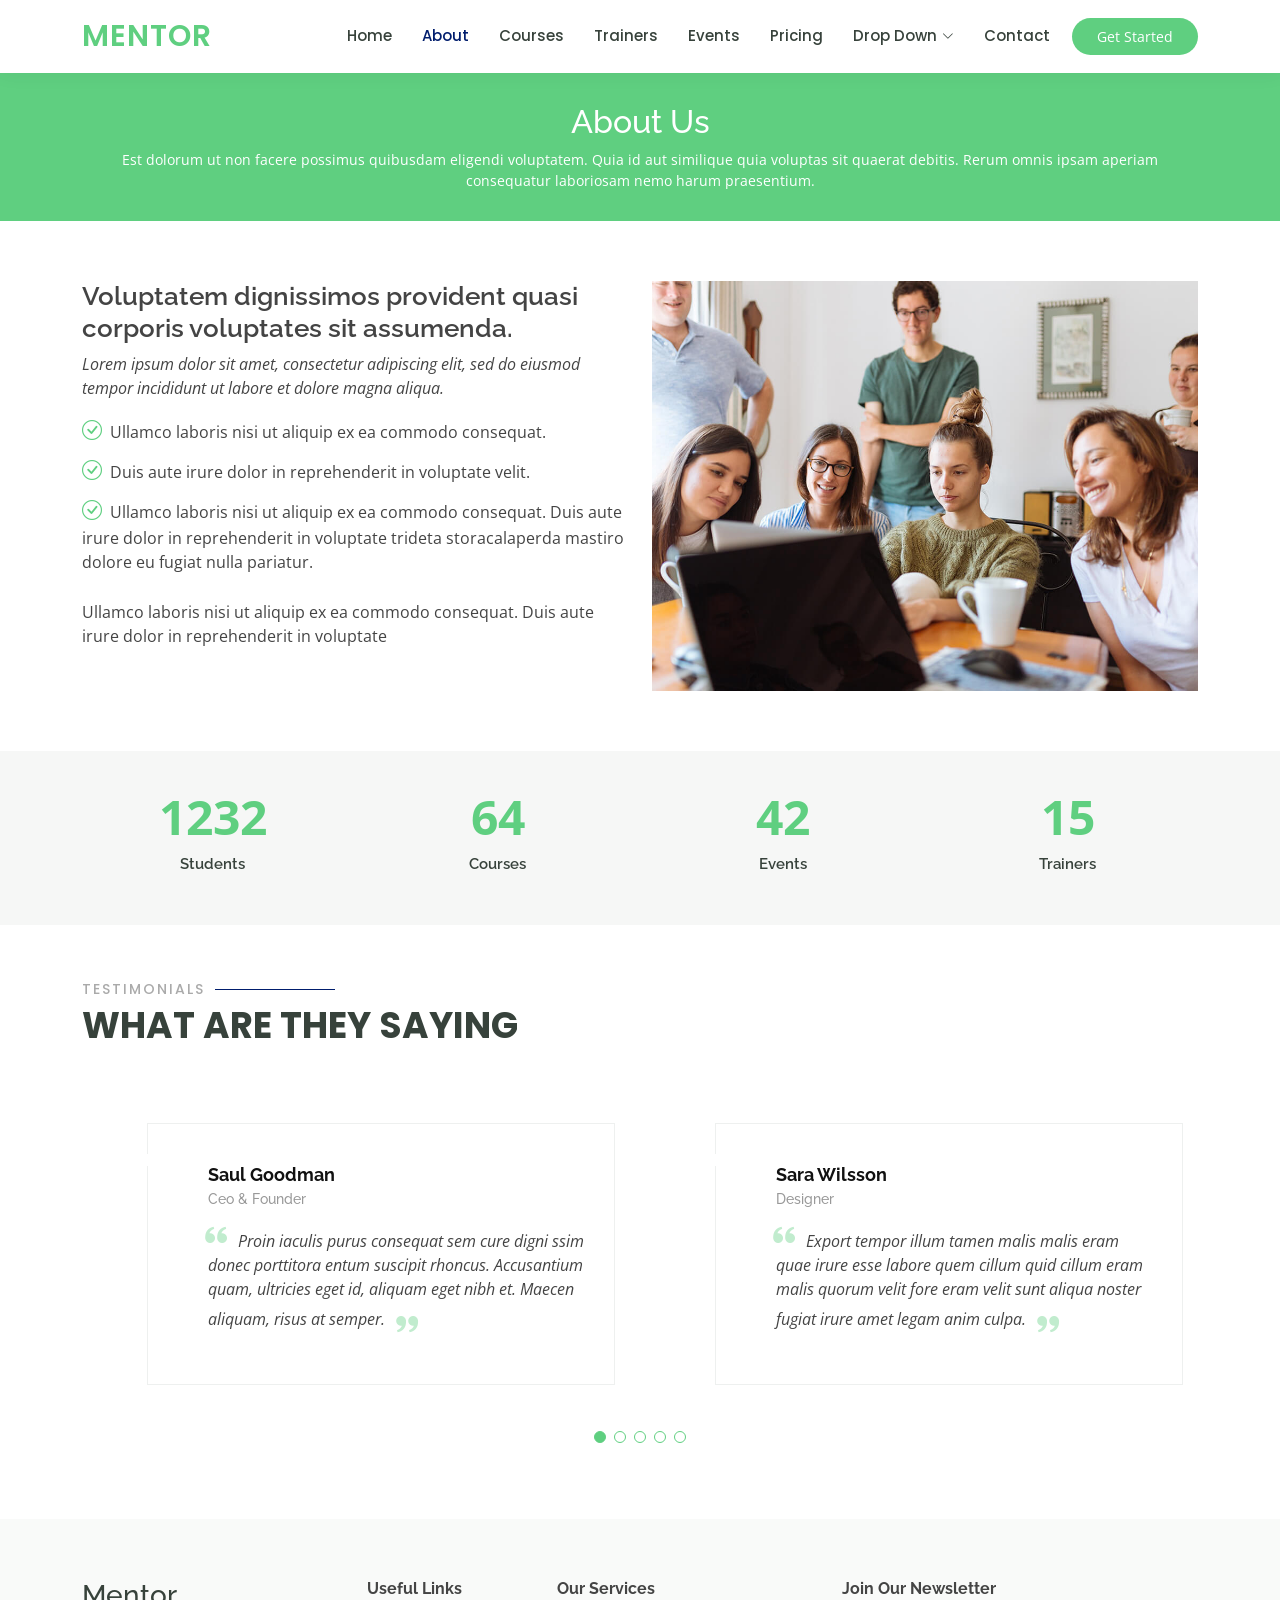
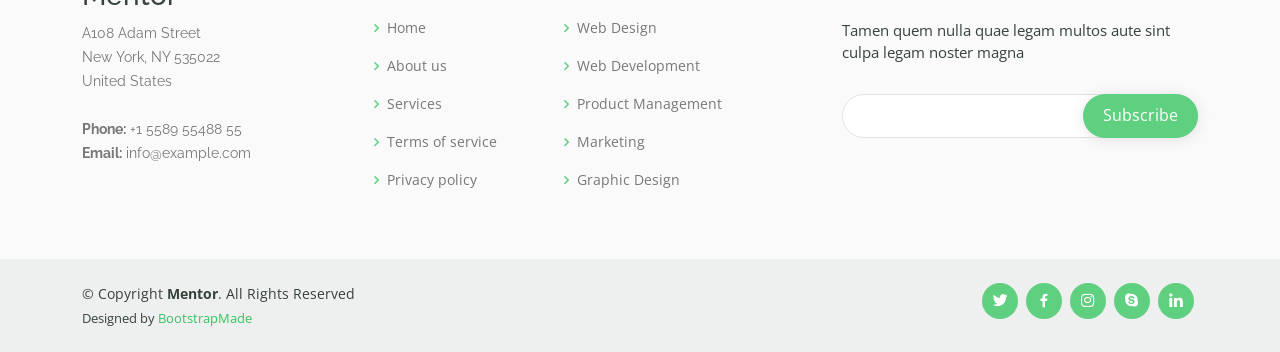
==== about.html @ 3cebcedd "x" ====
<!DOCTYPE html>
<html lang="en">

<head>
  <meta charset="utf-8">
  <meta content="width=device-width, initial-scale=1.0" name="viewport">

  <title>About - Mentor Bootstrap Template</title>
  <meta content="" name="description">
  <meta content="" name="keywords">

  <!-- Favicons -->
  <link href="assets/img/favicon.png" rel="icon">
  <link href="assets/img/apple-touch-icon.png" rel="apple-touch-icon">

  <!-- Google Fonts -->
  <link href="https://fonts.googleapis.com/css?family=Open+Sans:300,300i,400,400i,600,600i,700,700i|Raleway:300,300i,400,400i,500,500i,600,600i,700,700i|Poppins:300,300i,400,400i,500,500i,600,600i,700,700i" rel="stylesheet">

  <!-- Vendor CSS Files -->
  <link href="assets/vendor/animate.css/animate.min.css" rel="stylesheet">
  <link href="assets/vendor/aos/aos.css" rel="stylesheet">
  <link href="assets/vendor/bootstrap/css/bootstrap.min.css" rel="stylesheet">
  <link href="assets/vendor/bootstrap-icons/bootstrap-icons.css" rel="stylesheet">
  <link href="assets/vendor/boxicons/css/boxicons.min.css" rel="stylesheet">
  <link href="assets/vendor/remixicon/remixicon.css" rel="stylesheet">
  <link href="assets/vendor/swiper/swiper-bundle.min.css" rel="stylesheet">

  <!-- Template Main CSS File -->
  <link href="assets/css/style.css" rel="stylesheet">

  <!-- =======================================================
  * Template Name: Mentor - v4.7.0
  * Template URL: https://bootstrapmade.com/mentor-free-education-bootstrap-theme/
  * Author: BootstrapMade.com
  * License: https://bootstrapmade.com/license/
  ======================================================== -->
</head>

<body>

  <!-- ======= Header ======= -->
  <header id="header" class="fixed-top">
    <div class="container d-flex align-items-center">

      <h1 class="logo me-auto"><a href="index.html">Mentor</a></h1>
      <!-- Uncomment below if you prefer to use an image logo -->
      <!-- <a href="index.html" class="logo me-auto"><img src="assets/img/logo.png" alt="" class="img-fluid"></a>-->

      <nav id="navbar" class="navbar order-last order-lg-0">
        <ul>
          <li><a href="index.html">Home</a></li>
          <li><a class="active" href="about.html">About</a></li>
          <li><a href="courses.html">Courses</a></li>
          <li><a href="trainers.html">Trainers</a></li>
          <li><a href="events.html">Events</a></li>
          <li><a href="pricing.html">Pricing</a></li>

          <li class="dropdown"><a href="#"><span>Drop Down</span> <i class="bi bi-chevron-down"></i></a>
            <ul>
              <li><a href="#">Drop Down 1</a></li>
              <li class="dropdown"><a href="#"><span>Deep Drop Down</span> <i class="bi bi-chevron-right"></i></a>
                <ul>
                  <li><a href="#">Deep Drop Down 1</a></li>
                  <li><a href="#">Deep Drop Down 2</a></li>
                  <li><a href="#">Deep Drop Down 3</a></li>
                  <li><a href="#">Deep Drop Down 4</a></li>
                  <li><a href="#">Deep Drop Down 5</a></li>
                </ul>
              </li>
              <li><a href="#">Drop Down 2</a></li>
              <li><a href="#">Drop Down 3</a></li>
              <li><a href="#">Drop Down 4</a></li>
            </ul>
          </li>
          <li><a href="contact.html">Contact</a></li>
        </ul>
        <i class="bi bi-list mobile-nav-toggle"></i>
      </nav><!-- .navbar -->

      <a href="courses.html" class="get-started-btn">Get Started</a>

    </div>
  </header><!-- End Header -->

  <main id="main">
    <!-- ======= Breadcrumbs ======= -->
    <div class="breadcrumbs" data-aos="fade-in">
      <div class="container">
        <h2>About Us</h2>
        <p>Est dolorum ut non facere possimus quibusdam eligendi voluptatem. Quia id aut similique quia voluptas sit quaerat debitis. Rerum omnis ipsam aperiam consequatur laboriosam nemo harum praesentium. </p>
      </div>
    </div><!-- End Breadcrumbs -->

    <!-- ======= About Section ======= -->
    <section id="about" class="about">
      <div class="container" data-aos="fade-up">

        <div class="row">
          <div class="col-lg-6 order-1 order-lg-2" data-aos="fade-left" data-aos-delay="100">
            <img src="assets/img/about.jpg" class="img-fluid" alt="">
          </div>
          <div class="col-lg-6 pt-4 pt-lg-0 order-2 order-lg-1 content">
            <h3>Voluptatem dignissimos provident quasi corporis voluptates sit assumenda.</h3>
            <p class="fst-italic">
              Lorem ipsum dolor sit amet, consectetur adipiscing elit, sed do eiusmod tempor incididunt ut labore et dolore
              magna aliqua.
            </p>
            <ul>
              <li><i class="bi bi-check-circle"></i> Ullamco laboris nisi ut aliquip ex ea commodo consequat.</li>
              <li><i class="bi bi-check-circle"></i> Duis aute irure dolor in reprehenderit in voluptate velit.</li>
              <li><i class="bi bi-check-circle"></i> Ullamco laboris nisi ut aliquip ex ea commodo consequat. Duis aute irure dolor in reprehenderit in voluptate trideta storacalaperda mastiro dolore eu fugiat nulla pariatur.</li>
            </ul>
            <p>
              Ullamco laboris nisi ut aliquip ex ea commodo consequat. Duis aute irure dolor in reprehenderit in voluptate
            </p>

          </div>
        </div>

      </div>
    </section><!-- End About Section -->

    <!-- ======= Counts Section ======= -->
    <section id="counts" class="counts section-bg">
      <div class="container">

        <div class="row counters">

          <div class="col-lg-3 col-6 text-center">
            <span data-purecounter-start="0" data-purecounter-end="1232" data-purecounter-duration="1" class="purecounter"></span>
            <p>Students</p>
          </div>

          <div class="col-lg-3 col-6 text-center">
            <span data-purecounter-start="0" data-purecounter-end="64" data-purecounter-duration="1" class="purecounter"></span>
            <p>Courses</p>
          </div>

          <div class="col-lg-3 col-6 text-center">
            <span data-purecounter-start="0" data-purecounter-end="42" data-purecounter-duration="1" class="purecounter"></span>
            <p>Events</p>
          </div>

          <div class="col-lg-3 col-6 text-center">
            <span data-purecounter-start="0" data-purecounter-end="15" data-purecounter-duration="1" class="purecounter"></span>
            <p>Trainers</p>
          </div>

        </div>

      </div>
    </section><!-- End Counts Section -->

    <!-- ======= Testimonials Section ======= -->
    <section id="testimonials" class="testimonials">
      <div class="container" data-aos="fade-up">

        <div class="section-title">
          <h2>Testimonials</h2>
          <p>What are they saying</p>
        </div>

        <div class="testimonials-slider swiper" data-aos="fade-up" data-aos-delay="100">
          <div class="swiper-wrapper">

            <div class="swiper-slide">
              <div class="testimonial-wrap">
                <div class="testimonial-item">
                  <img src="assets/img/testimonials/testimonials-1.jpg" class="testimonial-img" alt="">
                  <h3>Saul Goodman</h3>
                  <h4>Ceo &amp; Founder</h4>
                  <p>
                    <i class="bx bxs-quote-alt-left quote-icon-left"></i>
                    Proin iaculis purus consequat sem cure digni ssim donec porttitora entum suscipit rhoncus. Accusantium quam, ultricies eget id, aliquam eget nibh et. Maecen aliquam, risus at semper.
                    <i class="bx bxs-quote-alt-right quote-icon-right"></i>
                  </p>
                </div>
              </div>
            </div><!-- End testimonial item -->

            <div class="swiper-slide">
              <div class="testimonial-wrap">
                <div class="testimonial-item">
                  <img src="assets/img/testimonials/testimonials-2.jpg" class="testimonial-img" alt="">
                  <h3>Sara Wilsson</h3>
                  <h4>Designer</h4>
                  <p>
                    <i class="bx bxs-quote-alt-left quote-icon-left"></i>
                    Export tempor illum tamen malis malis eram quae irure esse labore quem cillum quid cillum eram malis quorum velit fore eram velit sunt aliqua noster fugiat irure amet legam anim culpa.
                    <i class="bx bxs-quote-alt-right quote-icon-right"></i>
                  </p>
                </div>
              </div>
            </div><!-- End testimonial item -->

            <div class="swiper-slide">
              <div class="testimonial-wrap">
                <div class="testimonial-item">
                  <img src="assets/img/testimonials/testimonials-3.jpg" class="testimonial-img" alt="">
                  <h3>Jena Karlis</h3>
                  <h4>Store Owner</h4>
                  <p>
                    <i class="bx bxs-quote-alt-left quote-icon-left"></i>
                    Enim nisi quem export duis labore cillum quae magna enim sint quorum nulla quem veniam duis minim tempor labore quem eram duis noster aute amet eram fore quis sint minim.
                    <i class="bx bxs-quote-alt-right quote-icon-right"></i>
                  </p>
                </div>
              </div>
            </div><!-- End testimonial item -->

            <div class="swiper-slide">
              <div class="testimonial-wrap">
                <div class="testimonial-item">
                  <img src="assets/img/testimonials/testimonials-4.jpg" class="testimonial-img" alt="">
                  <h3>Matt Brandon</h3>
                  <h4>Freelancer</h4>
                  <p>
                    <i class="bx bxs-quote-alt-left quote-icon-left"></i>
                    Fugiat enim eram quae cillum dolore dolor amet nulla culpa multos export minim fugiat minim velit minim dolor enim duis veniam ipsum anim magna sunt elit fore quem dolore labore illum veniam.
                    <i class="bx bxs-quote-alt-right quote-icon-right"></i>
                  </p>
                </div>
              </div>
            </div><!-- End testimonial item -->

            <div class="swiper-slide">
              <div class="testimonial-wrap">
                <div class="testimonial-item">
                  <img src="assets/img/testimonials/testimonials-5.jpg" class="testimonial-img" alt="">
                  <h3>John Larson</h3>
                  <h4>Entrepreneur</h4>
                  <p>
                    <i class="bx bxs-quote-alt-left quote-icon-left"></i>
                    Quis quorum aliqua sint quem legam fore sunt eram irure aliqua veniam tempor noster veniam enim culpa labore duis sunt culpa nulla illum cillum fugiat legam esse veniam culpa fore nisi cillum quid.
                    <i class="bx bxs-quote-alt-right quote-icon-right"></i>
                  </p>
                </div>
              </div>
            </div><!-- End testimonial item -->

          </div>
          <div class="swiper-pagination"></div>
        </div>

      </div>
    </section><!-- End Testimonials Section -->

  </main><!-- End #main -->

  <!-- ======= Footer ======= -->
  <footer id="footer">

    <div class="footer-top">
      <div class="container">
        <div class="row">

          <div class="col-lg-3 col-md-6 footer-contact">
            <h3>Mentor</h3>
            <p>
              A108 Adam Street <br>
              New York, NY 535022<br>
              United States <br><br>
              <strong>Phone:</strong> +1 5589 55488 55<br>
              <strong>Email:</strong> info@example.com<br>
            </p>
          </div>

          <div class="col-lg-2 col-md-6 footer-links">
            <h4>Useful Links</h4>
            <ul>
              <li><i class="bx bx-chevron-right"></i> <a href="#">Home</a></li>
              <li><i class="bx bx-chevron-right"></i> <a href="#">About us</a></li>
              <li><i class="bx bx-chevron-right"></i> <a href="#">Services</a></li>
              <li><i class="bx bx-chevron-right"></i> <a href="#">Terms of service</a></li>
              <li><i class="bx bx-chevron-right"></i> <a href="#">Privacy policy</a></li>
            </ul>
          </div>

          <div class="col-lg-3 col-md-6 footer-links">
            <h4>Our Services</h4>
            <ul>
              <li><i class="bx bx-chevron-right"></i> <a href="#">Web Design</a></li>
              <li><i class="bx bx-chevron-right"></i> <a href="#">Web Development</a></li>
              <li><i class="bx bx-chevron-right"></i> <a href="#">Product Management</a></li>
              <li><i class="bx bx-chevron-right"></i> <a href="#">Marketing</a></li>
              <li><i class="bx bx-chevron-right"></i> <a href="#">Graphic Design</a></li>
            </ul>
          </div>

          <div class="col-lg-4 col-md-6 footer-newsletter">
            <h4>Join Our Newsletter</h4>
            <p>Tamen quem nulla quae legam multos aute sint culpa legam noster magna</p>
            <form action="" method="post">
              <input type="email" name="email"><input type="submit" value="Subscribe">
            </form>
          </div>

        </div>
      </div>
    </div>

    <div class="container d-md-flex py-4">

      <div class="me-md-auto text-center text-md-start">
        <div class="copyright">
          &copy; Copyright <strong><span>Mentor</span></strong>. All Rights Reserved
        </div>
        <div class="credits">
          <!-- All the links in the footer should remain intact. -->
          <!-- You can delete the links only if you purchased the pro version. -->
          <!-- Licensing information: https://bootstrapmade.com/license/ -->
          <!-- Purchase the pro version with working PHP/AJAX contact form: https://bootstrapmade.com/mentor-free-education-bootstrap-theme/ -->
          Designed by <a href="https://bootstrapmade.com/">BootstrapMade</a>
        </div>
      </div>
      <div class="social-links text-center text-md-right pt-3 pt-md-0">
        <a href="#" class="twitter"><i class="bx bxl-twitter"></i></a>
        <a href="#" class="facebook"><i class="bx bxl-facebook"></i></a>
        <a href="#" class="instagram"><i class="bx bxl-instagram"></i></a>
        <a href="#" class="google-plus"><i class="bx bxl-skype"></i></a>
        <a href="#" class="linkedin"><i class="bx bxl-linkedin"></i></a>
      </div>
    </div>
  </footer><!-- End Footer -->

  <div id="preloader"></div>
  <a href="#" class="back-to-top d-flex align-items-center justify-content-center"><i class="bi bi-arrow-up-short"></i></a>

  <!-- Vendor JS Files -->
  <script src="assets/vendor/purecounter/purecounter.js"></script>
  <script src="assets/vendor/aos/aos.js"></script>
  <script src="assets/vendor/bootstrap/js/bootstrap.bundle.min.js"></script>
  <script src="assets/vendor/swiper/swiper-bundle.min.js"></script>
  <script src="assets/vendor/php-email-form/validate.js"></script>

  <!-- Template Main JS File -->
  <script src="assets/js/main.js"></script>

</body>

</html>
---- assets/css/style.css ----
/*--------------------------------------------------------------
# General
--------------------------------------------------------------*/
body {
  font-family: "Open Sans", sans-serif;
  color: #444444;
}

a {
  color: #5fcf80;
  text-decoration: none;
}

a:hover {
  color: #86db9f;
  text-decoration: none;
}

h1,
h2,
h3,
h4,
h5,
h6 {
  font-family: "Raleway", sans-serif;
}

/*--------------------------------------------------------------
# Back to top button
--------------------------------------------------------------*/
.back-to-top {
  position: fixed;
  visibility: hidden;
  opacity: 0;
  right: 15px;
  bottom: 15px;
  z-index: 996;
  background: #001d6d;
  width: 40px;
  height: 40px;
  border-radius: 50px;
  transition: all 0.4s;
}
.back-to-top i {
  font-size: 28px;
  color: #fff;
  line-height: 0;
}
.back-to-top.active {
  visibility: visible;
  opacity: 1;
}

/*--------------------------------------------------------------
# Preloader
--------------------------------------------------------------*/
#preloader {
  position: fixed;
  top: 0;
  left: 0;
  right: 0;
  bottom: 0;
  z-index: 9999;
  overflow: hidden;
  background: #fff;
}

#preloader:before {
  content: "";
  position: fixed;
  top: calc(50% - 30px);
  left: calc(50% - 30px);
  border: 6px solid #5fcf80;
  border-top-color: #fff;
  border-bottom-color: #fff;
  border-radius: 50%;
  width: 60px;
  height: 60px;
  -webkit-animation: animate-preloader 1s linear infinite;
  animation: animate-preloader 1s linear infinite;
}

@-webkit-keyframes animate-preloader {
  0% {
    transform: rotate(0deg);
  }
  100% {
    transform: rotate(360deg);
  }
}

@keyframes animate-preloader {
  0% {
    transform: rotate(0deg);
  }
  100% {
    transform: rotate(360deg);
  }
}
/*--------------------------------------------------------------
# Disable aos animation delay on mobile devices
--------------------------------------------------------------*/
@media screen and (max-width: 768px) {
  [data-aos-delay] {
    transition-delay: 0 !important;
  }
}
/*--------------------------------------------------------------
# Header
--------------------------------------------------------------*/
#header {
  background: #fff;
  transition: all 0.5s;
  z-index: 997;
  padding: 15px 0;
  box-shadow: 0px 0 18px rgba(55, 66, 59, 0.08);
}
#header .logo {
  font-size: 30px;
  margin: 0;
  padding: 0;
  line-height: 1;
  font-weight: 600;
  letter-spacing: 1px;
  text-transform: uppercase;
  font-family: "Poppins", sans-serif;
}
#header .logo a {
  color: #5fcf80;
}
#header .logo img {
  max-height: 40px;
}

/**
* Get Startet Button 
*/
.get-started-btn {
  margin-left: 22px;
  background: #5fcf80;
  color: #fff;
  border-radius: 50px;
  padding: 8px 25px;
  white-space: nowrap;
  transition: 0.3s;
  font-size: 14px;
  display: inline-block;
}
.get-started-btn:hover {
  background: #3ac162;
  color: #fff;
}
@media (max-width: 768px) {
  .get-started-btn {
    margin: 0 15px 0 0;
    padding: 6px 18px;
  }
}

/*--------------------------------------------------------------
# Navigation Menu
--------------------------------------------------------------*/
/**
* Desktop Navigation 
*/
.navbar {
  padding: 0;
}
.navbar ul {
  margin: 0;
  padding: 0;
  display: flex;
  list-style: none;
  align-items: center;
}
.navbar li {
  position: relative;
}
.navbar a,
.navbar a:focus {
  display: flex;
  align-items: center;
  justify-content: space-between;
  padding: 10px 0 10px 30px;
  font-family: "Poppins", sans-serif;
  font-size: 15px;
  font-weight: 500;
  color: #37423b;
  white-space: nowrap;
  transition: 0.3s;
}
.navbar a i,
.navbar a:focus i {
  font-size: 12px;
  line-height: 0;
  margin-left: 5px;
}
.navbar a:hover,
.navbar .active,
.navbar .active:focus,
.navbar li:hover > a {
  color: #001d6d;
}
.navbar .dropdown ul {
  display: block;
  position: absolute;
  left: 30px;
  top: calc(100% + 30px);
  margin: 0;
  padding: 10px 0;
  z-index: 99;
  opacity: 0;
  visibility: hidden;
  background: #fff;
  box-shadow: 0px 0px 30px rgba(127, 137, 161, 0.25);
  transition: 0.3s;
  border-radius: 4px;
}
.navbar .dropdown ul li {
  min-width: 200px;
}
.navbar .dropdown ul a {
  padding: 10px 20px;
  font-size: 14px;
  text-transform: none;
  font-weight: 500;
}
.navbar .dropdown ul a i {
  font-size: 12px;
}
.navbar .dropdown ul a:hover,
.navbar .dropdown ul .active:hover,
.navbar .dropdown ul li:hover > a {
  color: #5fcf80;
}
.navbar .dropdown:hover > ul {
  opacity: 1;
  top: 100%;
  visibility: visible;
}
.navbar .dropdown .dropdown ul {
  top: 0;
  left: calc(100% - 30px);
  visibility: hidden;
}
.navbar .dropdown .dropdown:hover > ul {
  opacity: 1;
  top: 0;
  left: 100%;
  visibility: visible;
}
@media (max-width: 1366px) {
  .navbar .dropdown .dropdown ul {
    left: -90%;
  }
  .navbar .dropdown .dropdown:hover > ul {
    left: -100%;
  }
}

/**
* Mobile Navigation 
*/
.mobile-nav-toggle {
  color: #37423b;
  font-size: 28px;
  cursor: pointer;
  display: none;
  line-height: 0;
  transition: 0.5s;
}
.mobile-nav-toggle.bi-x {
  color: #fff;
}

@media (max-width: 991px) {
  .mobile-nav-toggle {
    display: block;
  }

  .navbar ul {
    display: none;
  }
}
.navbar-mobile {
  position: fixed;
  overflow: hidden;
  top: 0;
  right: 0;
  left: 0;
  bottom: 0;
  background: rgba(32, 38, 34, 0.9);
  transition: 0.3s;
  z-index: 999;
}
.navbar-mobile .mobile-nav-toggle {
  position: absolute;
  top: 15px;
  right: 15px;
}
.navbar-mobile ul {
  display: block;
  position: absolute;
  top: 55px;
  right: 15px;
  bottom: 15px;
  left: 15px;
  padding: 10px 0;
  border-radius: 6px;
  background-color: #fff;
  overflow-y: auto;
  transition: 0.3s;
}
.navbar-mobile a,
.navbar-mobile a:focus {
  padding: 10px 20px;
  font-size: 15px;
  color: #37423b;
}
.navbar-mobile a:hover,
.navbar-mobile .active,
.navbar-mobile li:hover > a {
  color: #5fcf80;
}
.navbar-mobile .getstarted,
.navbar-mobile .getstarted:focus {
  margin: 15px;
}
.navbar-mobile .dropdown ul {
  position: static;
  display: none;
  margin: 10px 20px;
  padding: 10px 0;
  z-index: 99;
  opacity: 1;
  visibility: visible;
  background: #fff;
  box-shadow: 0px 0px 30px rgba(127, 137, 161, 0.25);
}
.navbar-mobile .dropdown ul li {
  min-width: 200px;
}
.navbar-mobile .dropdown ul a {
  padding: 10px 20px;
}
.navbar-mobile .dropdown ul a i {
  font-size: 12px;
}
.navbar-mobile .dropdown ul a:hover,
.navbar-mobile .dropdown ul .active:hover,
.navbar-mobile .dropdown ul li:hover > a {
  color: #5fcf80;
}
.navbar-mobile .dropdown > .dropdown-active {
  display: block;
}

/*--------------------------------------------------------------
# Hero Section
--------------------------------------------------------------*/
#hero {
  width: 100%;
  height: 80vh;
  background: url("../img/hero-bg.jpg") top center;
  background-size: cover;
  position: relative;
}
#hero:before {
  content: "";
  background: rgba(0, 0, 0, 0.4);
  position: absolute;
  bottom: 0;
  top: 0;
  left: 0;
  right: 0;
}
#hero .container {
  padding-top: 72px;
}
@media (max-width: 992px) {
  #hero .container {
    padding-top: 62px;
  }
}
#hero h1 {
  margin: 0;
  font-size: 48px;
  font-weight: 700;
  line-height: 56px;
  color: #fff;
  font-family: "Poppins", sans-serif;
}
#hero h2 {
  color: #eee;
  margin: 10px 0 0 0;
  font-size: 24px;
}
#hero .btn-get-started {
  font-family: "Raleway", sans-serif;
  font-weight: 500;
  font-size: 15px;
  letter-spacing: 1px;
  display: inline-block;
  padding: 10px 35px;
  border-radius: 50px;
  transition: 0.5s;
  margin-top: 30px;
  border: 2px solid #fff;
  color: #fff;
}
#hero .btn-get-started:hover {
  background: #001d6d;
  border: 2px solid #001d6d;
}
@media (min-width: 1024px) {
  #hero {
    background-attachment: fixed;
  }
}
@media (max-width: 768px) {
  #hero {
    height: 100vh;
  }
  #hero h1 {
    font-size: 28px;
    line-height: 36px;
  }
  #hero h2 {
    font-size: 18px;
    line-height: 24px;
  }
}

/*--------------------------------------------------------------
# Sections General
--------------------------------------------------------------*/
section {
  padding: 60px 0;
  overflow: hidden;
}

.section-bg {
  background-color: #f6f7f6;
}

.section-title {
  padding-bottom: 40px;
}
.section-title h2 {
  font-size: 14px;
  font-weight: 500;
  padding: 0;
  line-height: 1px;
  margin: 0 0 5px 0;
  letter-spacing: 2px;
  text-transform: uppercase;
  color: #aaaaaa;
  font-family: "Poppins", sans-serif;
}
.section-title h2::after {
  content: "";
  width: 120px;
  height: 1px;
  display: inline-block;
  background: #001d6d;
  margin: 4px 10px;
}
.section-title p {
  margin: 0;
  margin: 0;
  font-size: 36px;
  font-weight: 700;
  text-transform: uppercase;
  font-family: "Poppins", sans-serif;
  color: #37423b;
}

.breadcrumbs {
  margin-top: 73px;
  text-align: center;
  background: #5fcf80;
  padding: 30px 0;
  color: #fff;
}
@media (max-width: 992px) {
  .breadcrumbs {
    margin-top: 63px;
  }
}
.breadcrumbs h2 {
  font-size: 32px;
  font-weight: 500;
}
.breadcrumbs p {
  font-size: 14px;
  margin-bottom: 0;
}

/*--------------------------------------------------------------
# About
--------------------------------------------------------------*/
.about .content h3 {
  font-weight: 600;
  font-size: 26px;
}
.about .content ul {
  list-style: none;
  padding: 0;
}
.about .content ul li {
  padding-bottom: 10px;
}
.about .content ul i {
  font-size: 20px;
  padding-right: 4px;
  color: #5fcf80;
}
.about .content .learn-more-btn {
  background: #5fcf80;
  color: #fff;
  border-radius: 50px;
  padding: 8px 25px 9px 25px;
  white-space: nowrap;
  transition: 0.3s;
  font-size: 14px;
  display: inline-block;
}
.about .content .learn-more-btn:hover {
  background: #3ac162;
  color: #fff;
}
@media (max-width: 768px) {
  .about .content .learn-more-btn {
    margin: 0 48px 0 0;
    padding: 6px 18px;
  }
}

/*--------------------------------------------------------------
# Counts
--------------------------------------------------------------*/
.counts {
  padding: 30px 0;
}
.counts .counters span {
  font-size: 48px;
  display: block;
  color: #5fcf80;
  font-weight: 700;
}
.counts .counters p {
  padding: 0;
  margin: 0 0 20px 0;
  font-family: "Raleway", sans-serif;
  font-size: 15px;
  font-weight: 600;
  color: #37423b;
}

/*--------------------------------------------------------------
# Why Us
--------------------------------------------------------------*/
.why-us .content {
  padding: 30px;
  background: #5fcf80;
  border-radius: 4px;
  color: #fff;
}
.why-us .content h3 {
  font-weight: 700;
  font-size: 34px;
  margin-bottom: 30px;
}
.why-us .content p {
  margin-bottom: 30px;
}
.why-us .content .more-btn {
  display: inline-block;
  background: rgba(255, 255, 255, 0.2);
  padding: 6px 30px 8px 30px;
  color: #fff;
  border-radius: 50px;
  transition: all ease-in-out 0.4s;
}
.why-us .content .more-btn i {
  font-size: 14px;
}
.why-us .content .more-btn:hover {
  color: #5fcf80;
  background: #fff;
}
.why-us .icon-boxes .icon-box {
  text-align: center;
  background: #fff;
  padding: 40px 30px;
  width: 100%;
  border: 1px solid #eef0ef;
}
.why-us .icon-boxes .icon-box i {
  font-size: 32px;
  padding: 18px;
  color: #5fcf80;
  margin-bottom: 30px;
  background: #ecf9f0;
  border-radius: 50px;
}
.why-us .icon-boxes .icon-box h4 {
  font-size: 20px;
  font-weight: 700;
  margin: 0 0 30px 0;
}
.why-us .icon-boxes .icon-box p {
  font-size: 15px;
  color: #848484;
}

/*--------------------------------------------------------------
# Features
--------------------------------------------------------------*/
.features {
  padding-top: 0px;
}
.features .icon-box {
  display: flex;
  align-items: center;
  padding: 20px;
  transition: 0.3s;
  border: 1px solid #eef0ef;
}
.features .icon-box i {
  font-size: 32px;
  padding-right: 10px;
  line-height: 1;
}
.features .icon-box h3 {
  font-weight: 700;
  margin: 0;
  padding: 0;
  line-height: 1;
  font-size: 16px;
}
.features .icon-box h3 a {
  color: #37423b;
  transition: 0.3s;
}
.features .icon-box:hover {
  border-color: #5fcf80;
}
.features .icon-box:hover h3 a {
  color: #5fcf80;
}

/*--------------------------------------------------------------
# Courses
--------------------------------------------------------------*/
.courses .course-item {
  border-radius: 5px;
  border: 1px solid #eef0ef;
}
.courses .course-content {
  padding: 15px;
}
.courses .course-content h3 {
  font-weight: 700;
  font-size: 20px;
}
.courses .course-content h3 a {
  color: #37423b;
  transition: 0.3s;
}
.courses .course-content h3 a:hover {
  color: #001d6d;
}
.courses .course-content p {
  font-size: 14px;
  color: #777777;
}
.courses .course-content h4 {
  font-size: 14px;
  background: #5fcf80;
  padding: 7px 14px;
  color: #fff;
  margin: 0;
}
.courses .course-content .price {
  margin: 0;
  font-weight: 700;
  font-size: 18px;
  color: #37423b;
}
.courses .trainer {
  padding-top: 15px;
  border-top: 1px solid #eef0ef;
}
.courses .trainer .trainer-profile img {
  max-width: 50px;
  border-radius: 50px;
}
.courses .trainer .trainer-profile span {
  padding-left: 10px;
  font-weight: 600;
  font-size: 16px;
  color: #5a6c60;
}
.courses .trainer .trainer-rank {
  font-size: 18px;
  color: #657a6d;
}

/*--------------------------------------------------------------
# Trainers
--------------------------------------------------------------*/
.trainers .member {
  text-align: center;
  margin-bottom: 20px;
  background: #fff;
  border: 1px solid #eef0ef;
}
.trainers .member img {
  margin: -1px -1px 30px -1px;
}
.trainers .member .member-content {
  padding: 0 20px 30px 20px;
}
.trainers .member h4 {
  font-weight: 700;
  margin-bottom: 2px;
  font-size: 18px;
}
.trainers .member span {
  font-style: italic;
  display: block;
  font-size: 13px;
}
.trainers .member p {
  padding-top: 10px;
  font-size: 14px;
  font-style: italic;
  color: #aaaaaa;
}
.trainers .member .social {
  margin-top: 15px;
}
.trainers .member .social a {
  color: #7e9486;
  transition: 0.3s;
}
.trainers .member .social a:hover {
  color: #001d6d;
}
.trainers .member .social i {
  font-size: 18px;
  margin: 0 2px;
}

/*--------------------------------------------------------------
# Testimonials
--------------------------------------------------------------*/
.testimonials .testimonial-wrap {
  padding-left: 50px;
}
.testimonials .testimonials-carousel,
.testimonials .testimonials-slider {
  overflow: hidden;
}
.testimonials .testimonial-item {
  box-sizing: content-box;
  padding: 30px 30px 30px 60px;
  margin: 30px 15px;
  min-height: 200px;
  border: 1px solid #eef0ef;
  position: relative;
  background: #fff;
}
.testimonials .testimonial-item .testimonial-img {
  width: 90px;
  border-radius: 10px;
  border: 6px solid #fff;
  position: absolute;
  left: -45px;
}
.testimonials .testimonial-item h3 {
  font-size: 18px;
  font-weight: bold;
  margin: 10px 0 5px 0;
  color: #111;
}
.testimonials .testimonial-item h4 {
  font-size: 14px;
  color: #999;
  margin: 0;
}
.testimonials .testimonial-item .quote-icon-left,
.testimonials .testimonial-item .quote-icon-right {
  color: #c1ecce;
  font-size: 26px;
}
.testimonials .testimonial-item .quote-icon-left {
  display: inline-block;
  left: -5px;
  position: relative;
}
.testimonials .testimonial-item .quote-icon-right {
  display: inline-block;
  right: -5px;
  position: relative;
  top: 10px;
}
.testimonials .testimonial-item p {
  font-style: italic;
  margin: 15px auto 15px auto;
}
.testimonials .swiper-pagination {
  margin-top: 20px;
  position: relative;
}
.testimonials .swiper-pagination .swiper-pagination-bullet {
  width: 12px;
  height: 12px;
  background-color: #fff;
  opacity: 1;
  border: 1px solid #5fcf80;
}
.testimonials .swiper-pagination .swiper-pagination-bullet-active {
  background-color: #5fcf80;
}
@media (max-width: 767px) {
  .testimonials .testimonial-wrap {
    padding-left: 0;
  }
  .testimonials .testimonials-carousel,
  .testimonials .testimonials-slider {
    overflow: hidden;
  }
  .testimonials .testimonial-item {
    padding: 30px;
    margin: 15px;
  }
  .testimonials .testimonial-item .testimonial-img {
    position: static;
    left: auto;
  }
}

/*--------------------------------------------------------------
# Cource Details
--------------------------------------------------------------*/
.course-details h3 {
  font-size: 24px;
  margin: 30px 0 15px 0;
  font-weight: 700;
  position: relative;
  padding-bottom: 10px;
}
.course-details h3:before {
  content: "";
  position: absolute;
  display: block;
  width: 100%;
  height: 1px;
  background: #eef0ef;
  bottom: 0;
  left: 0;
}
.course-details h3:after {
  content: "";
  position: absolute;
  display: block;
  width: 60px;
  height: 1px;
  background: #5fcf80;
  bottom: 0;
  left: 0;
}
.course-details .course-info {
  background: #f6f7f6;
  padding: 10px 15px;
  margin-bottom: 15px;
}
.course-details .course-info h5 {
  font-weight: 400;
  font-size: 16px;
  margin: 0;
  font-family: "Poppins", sans-serif;
}
.course-details .course-info p {
  margin: 0;
  font-weight: 600;
}
.course-details .course-info a {
  color: #657a6d;
}

/*--------------------------------------------------------------
# Cource Details Tabs
--------------------------------------------------------------*/
.cource-details-tabs {
  overflow: hidden;
  padding-top: 0;
}
.cource-details-tabs .nav-tabs {
  border: 0;
}
.cource-details-tabs .nav-link {
  border: 0;
  padding: 12px 15px 12px 0;
  transition: 0.3s;
  color: #37423b;
  border-radius: 0;
  border-right: 2px solid #e2e7e4;
  font-weight: 600;
  font-size: 15px;
}
.cource-details-tabs .nav-link:hover {
  color: #5fcf80;
}
.cource-details-tabs .nav-link.active {
  color: #5fcf80;
  border-color: #5fcf80;
}
.cource-details-tabs .tab-pane.active {
  -webkit-animation: fadeIn 0.5s ease-out;
  animation: fadeIn 0.5s ease-out;
}
.cource-details-tabs .details h3 {
  font-size: 26px;
  font-weight: 600;
  margin-bottom: 20px;
  color: #37423b;
}
.cource-details-tabs .details p {
  color: #777777;
}
.cource-details-tabs .details p:last-child {
  margin-bottom: 0;
}
@media (max-width: 992px) {
  .cource-details-tabs .nav-link {
    border: 0;
    padding: 15px;
  }
  .cource-details-tabs .nav-link.active {
    color: #fff;
    background: #5fcf80;
  }
}

/*--------------------------------------------------------------
# Events
--------------------------------------------------------------*/
.events .card {
  border: 0;
  padding: 0 30px;
  margin-bottom: 60px;
  position: relative;
}
.events .card-img {
  width: calc(100% + 60px);
  margin-left: -30px;
  overflow: hidden;
  z-index: 9;
  border-radius: 0;
}
.events .card-img img {
  max-width: 100%;
  transition: all 0.3s ease-in-out;
}
.events .card-body {
  z-index: 10;
  background: #fff;
  border-top: 4px solid #fff;
  padding: 30px;
  box-shadow: 0px 2px 15px rgba(0, 0, 0, 0.1);
  margin-top: -60px;
  transition: 0.3s;
}
.events .card-title {
  font-weight: 700;
  text-align: center;
  margin-bottom: 20px;
}
.events .card-title a {
  color: #37423b;
  transition: 0.3s;
}
.events .card-text {
  color: #5e5e5e;
}
.events .read-more a {
  color: #777777;
  text-transform: uppercase;
  font-weight: 600;
  font-size: 12px;
  transition: 0.3s;
}
.events .read-more a:hover {
  color: #5fcf80;
}
.events .card:hover img {
  transform: scale(1.1);
}
.events .card:hover .card-body {
  border-color: #5fcf80;
}
.events .card:hover .card-body .card-title a {
  color: #5fcf80;
}

/*--------------------------------------------------------------
# Pricing
--------------------------------------------------------------*/
.pricing .box {
  padding: 20px;
  background: #fff;
  text-align: center;
  border: 1px solid #eef0ef;
  border-radius: 0;
  position: relative;
  overflow: hidden;
}
.pricing h3 {
  font-weight: 400;
  margin: -20px -20px 20px -20px;
  padding: 20px 15px;
  font-size: 16px;
  font-weight: 600;
  color: #777777;
  background: #f8f8f8;
}
.pricing h4 {
  font-size: 36px;
  color: #5fcf80;
  font-weight: 600;
  font-family: "Poppins", sans-serif;
  margin-bottom: 20px;
}
.pricing h4 sup {
  font-size: 20px;
  top: -15px;
  left: -3px;
}
.pricing h4 span {
  color: #bababa;
  font-size: 16px;
  font-weight: 300;
}
.pricing ul {
  padding: 0;
  list-style: none;
  color: #444444;
  text-align: center;
  line-height: 20px;
  font-size: 14px;
}
.pricing ul li {
  padding-bottom: 16px;
}
.pricing ul i {
  color: #5fcf80;
  font-size: 18px;
  padding-right: 4px;
}
.pricing ul .na {
  color: #ccc;
  text-decoration: line-through;
}
.pricing .btn-wrap {
  margin: 20px -20px -20px -20px;
  padding: 20px 15px;
  background: #f8f8f8;
  text-align: center;
}
.pricing .btn-buy {
  background: #5fcf80;
  display: inline-block;
  padding: 8px 35px;
  border-radius: 50px;
  color: #fff;
  transition: none;
  font-size: 14px;
  font-weight: 400;
  font-family: "Raleway", sans-serif;
  font-weight: 600;
  transition: 0.3s;
}
.pricing .btn-buy:hover {
  background: #3ac162;
}
.pricing .featured h3 {
  color: #fff;
  background: #5fcf80;
}
.pricing .advanced {
  width: 200px;
  position: absolute;
  top: 18px;
  right: -68px;
  transform: rotate(45deg);
  z-index: 1;
  font-size: 14px;
  padding: 1px 0 3px 0;
  background: #5fcf80;
  color: #fff;
}

/*--------------------------------------------------------------
# Contact
--------------------------------------------------------------*/
.contact {
  padding-top: 5px;
}
.contact .info {
  width: 100%;
  background: #fff;
}
.contact .info i {
  font-size: 20px;
  color: #5fcf80;
  float: left;
  width: 44px;
  height: 44px;
  background: #ecf9f0;
  display: flex;
  justify-content: center;
  align-items: center;
  border-radius: 50px;
  transition: all 0.3s ease-in-out;
}
.contact .info h4 {
  padding: 0 0 0 60px;
  font-size: 22px;
  font-weight: 600;
  margin-bottom: 5px;
  color: #37423b;
}
.contact .info p {
  padding: 0 0 0 60px;
  margin-bottom: 0;
  font-size: 14px;
  color: #657a6d;
}
.contact .info .email,
.contact .info .phone {
  margin-top: 40px;
}
.contact .info .email:hover i,
.contact .info .address:hover i,
.contact .info .phone:hover i {
  background: #5fcf80;
  color: #fff;
}
.contact .php-email-form {
  width: 100%;
  background: #fff;
}
.contact .php-email-form .form-group {
  padding-bottom: 8px;
}
.contact .php-email-form .error-message {
  display: none;
  color: #fff;
  background: #ed3c0d;
  text-align: left;
  padding: 15px;
  font-weight: 600;
}
.contact .php-email-form .error-message br + br {
  margin-top: 25px;
}
.contact .php-email-form .sent-message {
  display: none;
  color: #fff;
  background: #18d26e;
  text-align: center;
  padding: 15px;
  font-weight: 600;
}
.contact .php-email-form .loading {
  display: none;
  background: #fff;
  text-align: center;
  padding: 15px;
}
.contact .php-email-form .loading:before {
  content: "";
  display: inline-block;
  border-radius: 50%;
  width: 24px;
  height: 24px;
  margin: 0 10px -6px 0;
  border: 3px solid #18d26e;
  border-top-color: #eee;
  -webkit-animation: animate-loading 1s linear infinite;
  animation: animate-loading 1s linear infinite;
}
.contact .php-email-form input,
.contact .php-email-form textarea {
  border-radius: 4px;
  box-shadow: none;
  font-size: 14px;
}
.contact .php-email-form input:focus,
.contact .php-email-form textarea:focus {
  border-color: #5fcf80;
}
.contact .php-email-form input {
  height: 44px;
}
.contact .php-email-form textarea {
  padding: 10px 12px;
}
.contact .php-email-form button[type="submit"] {
  background: #5fcf80;
  border: 0;
  padding: 10px 35px;
  color: #fff;
  transition: 0.4s;
  border-radius: 50px;
}
.contact .php-email-form button[type="submit"]:hover {
  background: #3ac162;
}
@-webkit-keyframes animate-loading {
  0% {
    transform: rotate(0deg);
  }
  100% {
    transform: rotate(360deg);
  }
}
@keyframes animate-loading {
  0% {
    transform: rotate(0deg);
  }
  100% {
    transform: rotate(360deg);
  }
}

/*--------------------------------------------------------------
# Footer
--------------------------------------------------------------*/
#footer {
  color: #37423b;
  font-size: 14px;
  background: #eef0ef;
}
#footer .footer-top {
  padding: 60px 0 30px 0;
  background: #f9faf9;
}
#footer .footer-top .footer-contact {
  margin-bottom: 30px;
}
#footer .footer-top .footer-contact h4 {
  font-size: 22px;
  margin: 0 0 30px 0;
  padding: 2px 0 2px 0;
  line-height: 1;
  font-weight: 700;
}
#footer .footer-top .footer-contact p {
  font-size: 14px;
  line-height: 24px;
  margin-bottom: 0;
  font-family: "Raleway", sans-serif;
  color: #777777;
}
#footer .footer-top h4 {
  font-size: 16px;
  font-weight: bold;
  color: #444444;
  position: relative;
  padding-bottom: 12px;
}
#footer .footer-top .footer-links {
  margin-bottom: 30px;
}
#footer .footer-top .footer-links ul {
  list-style: none;
  padding: 0;
  margin: 0;
}
#footer .footer-top .footer-links ul i {
  padding-right: 2px;
  color: #5fcf80;
  font-size: 18px;
  line-height: 1;
}
#footer .footer-top .footer-links ul li {
  padding: 10px 0;
  display: flex;
  align-items: center;
}
#footer .footer-top .footer-links ul li:first-child {
  padding-top: 0;
}
#footer .footer-top .footer-links ul a {
  color: #777777;
  transition: 0.3s;
  display: inline-block;
  line-height: 1;
}
#footer .footer-top .footer-links ul a:hover {
  text-decoration: none;
  color: #5fcf80;
}
#footer .footer-newsletter {
  font-size: 15px;
}
#footer .footer-newsletter h4 {
  font-size: 16px;
  font-weight: bold;
  color: #444444;
  position: relative;
  padding-bottom: 12px;
}
#footer .footer-newsletter form {
  margin-top: 30px;
  background: #fff;
  padding: 6px 10px;
  position: relative;
  border-radius: 50px;
  text-align: left;
  border: 1px solid #e0e5e2;
}
#footer .footer-newsletter form input[type="email"] {
  border: 0;
  padding: 4px 8px;
  width: calc(100% - 100px);
}
#footer .footer-newsletter form input[type="submit"] {
  position: absolute;
  top: -1px;
  right: -1px;
  bottom: -1px;
  border: 0;
  background: none;
  font-size: 16px;
  padding: 0 20px 2px 20px;
  background: #5fcf80;
  color: #fff;
  transition: 0.3s;
  border-radius: 50px;
  box-shadow: 0px 2px 15px rgba(0, 0, 0, 0.1);
}
#footer .footer-newsletter form input[type="submit"]:hover {
  background: #3ac162;
}
#footer .credits {
  padding-top: 5px;
  font-size: 13px;
}
#footer .credits a {
  color: #3ac162;
  transition: 0.3s;
}
#footer .credits a:hover {
  color: #5fcf80;
}
#footer .social-links a {
  font-size: 18px;
  display: inline-block;
  background: #5fcf80;
  color: #fff;
  line-height: 1;
  padding: 8px 0;
  margin-right: 4px;
  border-radius: 50%;
  text-align: center;
  width: 36px;
  height: 36px;
  transition: 0.3s;
}
#footer .social-links a:hover {
  background: #3ac162;
  color: #fff;
  text-decoration: none;
}
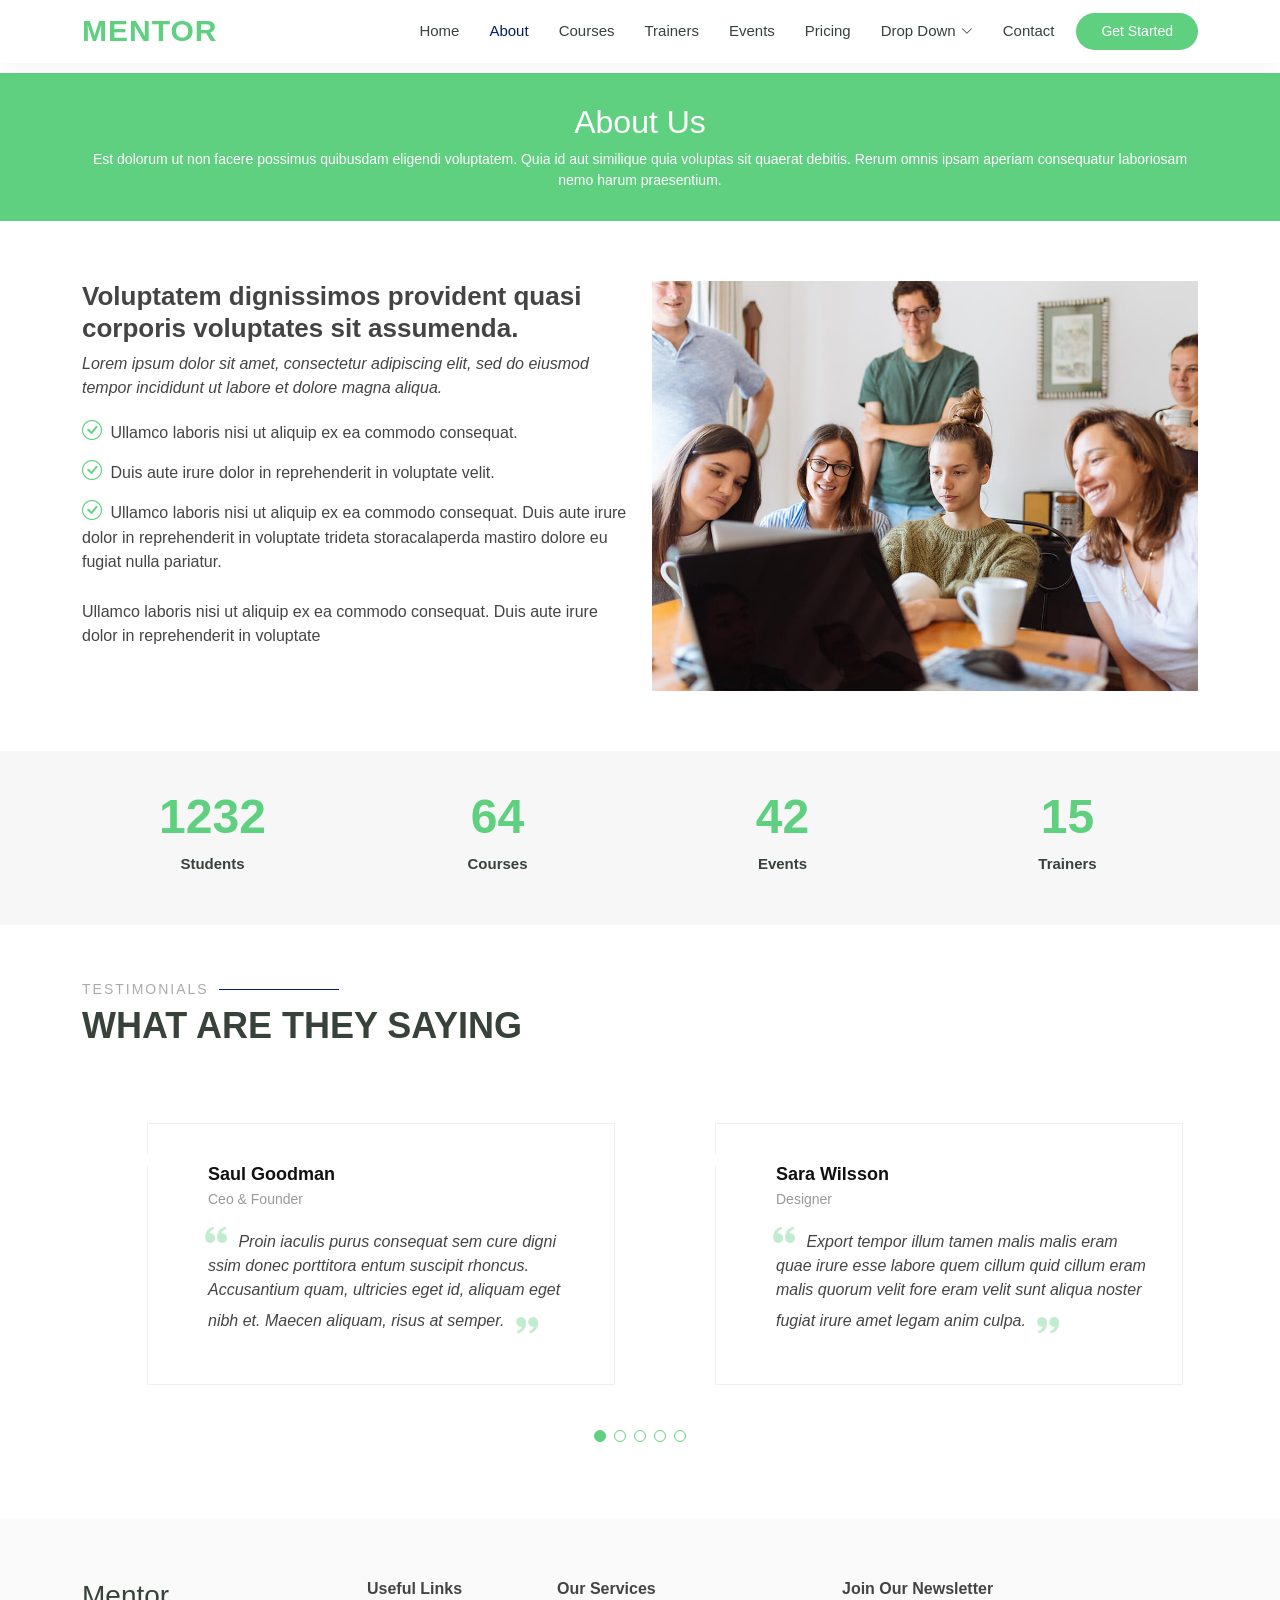
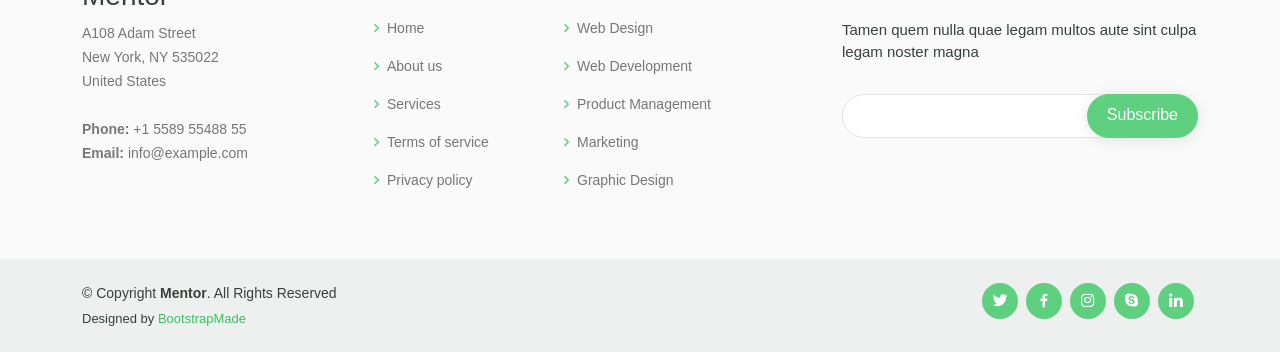
==== commit 49c51305: "x" ====
--- a/about.html
+++ b/about.html
@@ -1,341 +1,470 @@
 <!DOCTYPE html>
 <html lang="en">
-
-<head>
-  <meta charset="utf-8">
-  <meta content="width=device-width, initial-scale=1.0" name="viewport">
-
-  <title>About - Mentor Bootstrap Template</title>
-  <meta content="" name="description">
-  <meta content="" name="keywords">
-
-  <!-- Favicons -->
-  <link href="assets/img/favicon.png" rel="icon">
-  <link href="assets/img/apple-touch-icon.png" rel="apple-touch-icon">
-
-  <!-- Google Fonts -->
-  <link href="https://fonts.googleapis.com/css?family=Open+Sans:300,300i,400,400i,600,600i,700,700i|Raleway:300,300i,400,400i,500,500i,600,600i,700,700i|Poppins:300,300i,400,400i,500,500i,600,600i,700,700i" rel="stylesheet">
-
-  <!-- Vendor CSS Files -->
-  <link href="assets/vendor/animate.css/animate.min.css" rel="stylesheet">
-  <link href="assets/vendor/aos/aos.css" rel="stylesheet">
-  <link href="assets/vendor/bootstrap/css/bootstrap.min.css" rel="stylesheet">
-  <link href="assets/vendor/bootstrap-icons/bootstrap-icons.css" rel="stylesheet">
-  <link href="assets/vendor/boxicons/css/boxicons.min.css" rel="stylesheet">
-  <link href="assets/vendor/remixicon/remixicon.css" rel="stylesheet">
-  <link href="assets/vendor/swiper/swiper-bundle.min.css" rel="stylesheet">
-
-  <!-- Template Main CSS File -->
-  <link href="assets/css/style.css" rel="stylesheet">
-
-  <!-- =======================================================
+  <head>
+    <meta charset="utf-8" />
+    <meta content="width=device-width, initial-scale=1.0" name="viewport" />
+
+    <title>About - Mentor Bootstrap Template</title>
+    <meta content="" name="description" />
+    <meta content="" name="keywords" />
+
+    <!-- Favicons -->
+    <link href="assets/img/favicon.png" rel="icon" />
+    <link href="assets/img/apple-touch-icon.png" rel="apple-touch-icon" />
+
+    <!-- Google Fonts -->
+    <link
+      href="https://fonts.googleapis.com/css?family=Open+Sans:300,300i,400,400i,600,600i,700,700i|Raleway:300,300i,400,400i,500,500i,600,600i,700,700i|Poppins:300,300i,400,400i,500,500i,600,600i,700,700i"
+      rel="stylesheet"
+    />
+
+    <!-- Vendor CSS Files -->
+    <link href="assets/vendor/animate.css/animate.min.css" rel="stylesheet" />
+    <link href="assets/vendor/aos/aos.css" rel="stylesheet" />
+    <link
+      href="assets/vendor/bootstrap/css/bootstrap.min.css"
+      rel="stylesheet"
+    />
+    <link
+      href="assets/vendor/bootstrap-icons/bootstrap-icons.css"
+      rel="stylesheet"
+    />
+    <link href="assets/vendor/boxicons/css/boxicons.min.css" rel="stylesheet" />
+    <link href="assets/vendor/remixicon/remixicon.css" rel="stylesheet" />
+    <link href="assets/vendor/swiper/swiper-bundle.min.css" rel="stylesheet" />
+
+    <!-- Template Main CSS File -->
+    <link href="assets/css/style.css" rel="stylesheet" />
+
+    <!-- =======================================================
   * Template Name: Mentor - v4.7.0
   * Template URL: https://bootstrapmade.com/mentor-free-education-bootstrap-theme/
   * Author: BootstrapMade.com
   * License: https://bootstrapmade.com/license/
   ======================================================== -->
-</head>
-
-<body>
-
-  <!-- ======= Header ======= -->
-  <header id="header" class="fixed-top">
-    <div class="container d-flex align-items-center">
-
-      <h1 class="logo me-auto"><a href="index.html">Mentor</a></h1>
-      <!-- Uncomment below if you prefer to use an image logo -->
-      <!-- <a href="index.html" class="logo me-auto"><img src="assets/img/logo.png" alt="" class="img-fluid"></a>-->
-
-      <nav id="navbar" class="navbar order-last order-lg-0">
-        <ul>
-          <li><a href="index.html">Home</a></li>
-          <li><a class="active" href="about.html">About</a></li>
-          <li><a href="courses.html">Courses</a></li>
-          <li><a href="trainers.html">Trainers</a></li>
-          <li><a href="events.html">Events</a></li>
-          <li><a href="pricing.html">Pricing</a></li>
-
-          <li class="dropdown"><a href="#"><span>Drop Down</span> <i class="bi bi-chevron-down"></i></a>
-            <ul>
-              <li><a href="#">Drop Down 1</a></li>
-              <li class="dropdown"><a href="#"><span>Deep Drop Down</span> <i class="bi bi-chevron-right"></i></a>
-                <ul>
-                  <li><a href="#">Deep Drop Down 1</a></li>
-                  <li><a href="#">Deep Drop Down 2</a></li>
-                  <li><a href="#">Deep Drop Down 3</a></li>
-                  <li><a href="#">Deep Drop Down 4</a></li>
-                  <li><a href="#">Deep Drop Down 5</a></li>
-                </ul>
-              </li>
-              <li><a href="#">Drop Down 2</a></li>
-              <li><a href="#">Drop Down 3</a></li>
-              <li><a href="#">Drop Down 4</a></li>
-            </ul>
-          </li>
-          <li><a href="contact.html">Contact</a></li>
-        </ul>
-        <i class="bi bi-list mobile-nav-toggle"></i>
-      </nav><!-- .navbar -->
-
-      <a href="courses.html" class="get-started-btn">Get Started</a>
-
-    </div>
-  </header><!-- End Header -->
-
-  <main id="main">
-    <!-- ======= Breadcrumbs ======= -->
-    <div class="breadcrumbs" data-aos="fade-in">
-      <div class="container">
-        <h2>About Us</h2>
-        <p>Est dolorum ut non facere possimus quibusdam eligendi voluptatem. Quia id aut similique quia voluptas sit quaerat debitis. Rerum omnis ipsam aperiam consequatur laboriosam nemo harum praesentium. </p>
+  </head>
+
+  <body>
+    <!-- ======= Header ======= -->
+    <header id="header" class="fixed-top">
+      <div class="container d-flex align-items-center">
+        <h1 class="logo me-auto"><a href="index.html">Mentor</a></h1>
+        <!-- Uncomment below if you prefer to use an image logo -->
+        <!-- <a href="index.html" class="logo me-auto"><img src="assets/img/logo.png" alt="" class="img-fluid"></a>-->
+
+        <nav id="navbar" class="navbar order-last order-lg-0">
+          <ul>
+            <li><a href="index.html">Home</a></li>
+            <li><a class="active" href="about.html">About</a></li>
+            <li><a href="courses.html">Courses</a></li>
+            <li><a href="trainers.html">Trainers</a></li>
+            <li><a href="events.html">Events</a></li>
+            <li><a href="pricing.html">Pricing</a></li>
+
+            <li class="dropdown">
+              <a href="#"
+                ><span>Drop Down</span> <i class="bi bi-chevron-down"></i
+              ></a>
+              <ul>
+                <li><a href="#">Drop Down 1</a></li>
+                <li class="dropdown">
+                  <a href="#"
+                    ><span>Deep Drop Down</span>
+                    <i class="bi bi-chevron-right"></i
+                  ></a>
+                  <ul>
+                    <li><a href="#">Deep Drop Down 1</a></li>
+                    <li><a href="#">Deep Drop Down 2</a></li>
+                    <li><a href="#">Deep Drop Down 3</a></li>
+                    <li><a href="#">Deep Drop Down 4</a></li>
+                    <li><a href="#">Deep Drop Down 5</a></li>
+                  </ul>
+                </li>
+                <li><a href="#">Drop Down 2</a></li>
+                <li><a href="#">Drop Down 3</a></li>
+                <li><a href="#">Drop Down 4</a></li>
+              </ul>
+            </li>
+            <li><a href="contact.html">Contact</a></li>
+          </ul>
+          <i class="bi bi-list mobile-nav-toggle"></i>
+        </nav>
+        <!-- .navbar -->
+
+        <a href="courses.html" class="get-started-btn">Get Started</a>
       </div>
-    </div><!-- End Breadcrumbs -->
-
-    <!-- ======= About Section ======= -->
-    <section id="about" class="about">
-      <div class="container" data-aos="fade-up">
-
-        <div class="row">
-          <div class="col-lg-6 order-1 order-lg-2" data-aos="fade-left" data-aos-delay="100">
-            <img src="assets/img/about.jpg" class="img-fluid" alt="">
-          </div>
-          <div class="col-lg-6 pt-4 pt-lg-0 order-2 order-lg-1 content">
-            <h3>Voluptatem dignissimos provident quasi corporis voluptates sit assumenda.</h3>
-            <p class="fst-italic">
-              Lorem ipsum dolor sit amet, consectetur adipiscing elit, sed do eiusmod tempor incididunt ut labore et dolore
-              magna aliqua.
-            </p>
-            <ul>
-              <li><i class="bi bi-check-circle"></i> Ullamco laboris nisi ut aliquip ex ea commodo consequat.</li>
-              <li><i class="bi bi-check-circle"></i> Duis aute irure dolor in reprehenderit in voluptate velit.</li>
-              <li><i class="bi bi-check-circle"></i> Ullamco laboris nisi ut aliquip ex ea commodo consequat. Duis aute irure dolor in reprehenderit in voluptate trideta storacalaperda mastiro dolore eu fugiat nulla pariatur.</li>
-            </ul>
-            <p>
-              Ullamco laboris nisi ut aliquip ex ea commodo consequat. Duis aute irure dolor in reprehenderit in voluptate
-            </p>
-
-          </div>
-        </div>
-
+    </header>
+    <!-- End Header -->
+
+    <main id="main">
+      <!-- ======= Breadcrumbs ======= -->
+      <div class="breadcrumbs" data-aos="fade-in">
+        <div class="container">
+          <h2>About Us</h2>
+          <p>
+            Est dolorum ut non facere possimus quibusdam eligendi voluptatem.
+            Quia id aut similique quia voluptas sit quaerat debitis. Rerum omnis
+            ipsam aperiam consequatur laboriosam nemo harum praesentium.
+          </p>
+        </div>
       </div>
-    </section><!-- End About Section -->
-
-    <!-- ======= Counts Section ======= -->
-    <section id="counts" class="counts section-bg">
-      <div class="container">
-
-        <div class="row counters">
-
-          <div class="col-lg-3 col-6 text-center">
-            <span data-purecounter-start="0" data-purecounter-end="1232" data-purecounter-duration="1" class="purecounter"></span>
-            <p>Students</p>
-          </div>
-
-          <div class="col-lg-3 col-6 text-center">
-            <span data-purecounter-start="0" data-purecounter-end="64" data-purecounter-duration="1" class="purecounter"></span>
-            <p>Courses</p>
-          </div>
-
-          <div class="col-lg-3 col-6 text-center">
-            <span data-purecounter-start="0" data-purecounter-end="42" data-purecounter-duration="1" class="purecounter"></span>
-            <p>Events</p>
-          </div>
-
-          <div class="col-lg-3 col-6 text-center">
-            <span data-purecounter-start="0" data-purecounter-end="15" data-purecounter-duration="1" class="purecounter"></span>
-            <p>Trainers</p>
-          </div>
-
-        </div>
-
-      </div>
-    </section><!-- End Counts Section -->
-
-    <!-- ======= Testimonials Section ======= -->
-    <section id="testimonials" class="testimonials">
-      <div class="container" data-aos="fade-up">
-
-        <div class="section-title">
-          <h2>Testimonials</h2>
-          <p>What are they saying</p>
-        </div>
-
-        <div class="testimonials-slider swiper" data-aos="fade-up" data-aos-delay="100">
-          <div class="swiper-wrapper">
-
-            <div class="swiper-slide">
-              <div class="testimonial-wrap">
-                <div class="testimonial-item">
-                  <img src="assets/img/testimonials/testimonials-1.jpg" class="testimonial-img" alt="">
-                  <h3>Saul Goodman</h3>
-                  <h4>Ceo &amp; Founder</h4>
-                  <p>
-                    <i class="bx bxs-quote-alt-left quote-icon-left"></i>
-                    Proin iaculis purus consequat sem cure digni ssim donec porttitora entum suscipit rhoncus. Accusantium quam, ultricies eget id, aliquam eget nibh et. Maecen aliquam, risus at semper.
-                    <i class="bx bxs-quote-alt-right quote-icon-right"></i>
-                  </p>
+      <!-- End Breadcrumbs -->
+
+      <!-- ======= About Section ======= -->
+      <section id="about" class="about">
+        <div class="container" data-aos="fade-up">
+          <div class="row">
+            <div
+              class="col-lg-6 order-1 order-lg-2"
+              data-aos="fade-left"
+              data-aos-delay="100"
+            >
+              <img src="assets/img/about.jpg" class="img-fluid" alt="" />
+            </div>
+            <div class="col-lg-6 pt-4 pt-lg-0 order-2 order-lg-1 content">
+              <h3>
+                Voluptatem dignissimos provident quasi corporis voluptates sit
+                assumenda.
+              </h3>
+              <p class="fst-italic">
+                Lorem ipsum dolor sit amet, consectetur adipiscing elit, sed do
+                eiusmod tempor incididunt ut labore et dolore magna aliqua.
+              </p>
+              <ul>
+                <li>
+                  <i class="bi bi-check-circle"></i> Ullamco laboris nisi ut
+                  aliquip ex ea commodo consequat.
+                </li>
+                <li>
+                  <i class="bi bi-check-circle"></i> Duis aute irure dolor in
+                  reprehenderit in voluptate velit.
+                </li>
+                <li>
+                  <i class="bi bi-check-circle"></i> Ullamco laboris nisi ut
+                  aliquip ex ea commodo consequat. Duis aute irure dolor in
+                  reprehenderit in voluptate trideta storacalaperda mastiro
+                  dolore eu fugiat nulla pariatur.
+                </li>
+              </ul>
+              <p>
+                Ullamco laboris nisi ut aliquip ex ea commodo consequat. Duis
+                aute irure dolor in reprehenderit in voluptate
+              </p>
+            </div>
+          </div>
+        </div>
+      </section>
+      <!-- End About Section -->
+
+      <!-- ======= Counts Section ======= -->
+      <section id="counts" class="counts section-bg">
+        <div class="container">
+          <div class="row counters">
+            <div class="col-lg-3 col-6 text-center">
+              <span
+                data-purecounter-start="0"
+                data-purecounter-end="1232"
+                data-purecounter-duration="1"
+                class="purecounter"
+              ></span>
+              <p>Students</p>
+            </div>
+
+            <div class="col-lg-3 col-6 text-center">
+              <span
+                data-purecounter-start="0"
+                data-purecounter-end="64"
+                data-purecounter-duration="1"
+                class="purecounter"
+              ></span>
+              <p>Courses</p>
+            </div>
+
+            <div class="col-lg-3 col-6 text-center">
+              <span
+                data-purecounter-start="0"
+                data-purecounter-end="42"
+                data-purecounter-duration="1"
+                class="purecounter"
+              ></span>
+              <p>Events</p>
+            </div>
+
+            <div class="col-lg-3 col-6 text-center">
+              <span
+                data-purecounter-start="0"
+                data-purecounter-end="15"
+                data-purecounter-duration="1"
+                class="purecounter"
+              ></span>
+              <p>Trainers</p>
+            </div>
+          </div>
+        </div>
+      </section>
+      <!-- End Counts Section -->
+
+      <!-- ======= Testimonials Section ======= -->
+      <section id="testimonials" class="testimonials">
+        <div class="container" data-aos="fade-up">
+          <div class="section-title">
+            <h2>Testimonials</h2>
+            <p>What are they saying</p>
+          </div>
+
+          <div
+            class="testimonials-slider swiper"
+            data-aos="fade-up"
+            data-aos-delay="100"
+          >
+            <div class="swiper-wrapper">
+              <div class="swiper-slide">
+                <div class="testimonial-wrap">
+                  <div class="testimonial-item">
+                    <img
+                      src="assets/img/testimonials/testimonials-1.jpg"
+                      class="testimonial-img"
+                      alt=""
+                    />
+                    <h3>Saul Goodman</h3>
+                    <h4>Ceo &amp; Founder</h4>
+                    <p>
+                      <i class="bx bxs-quote-alt-left quote-icon-left"></i>
+                      Proin iaculis purus consequat sem cure digni ssim donec
+                      porttitora entum suscipit rhoncus. Accusantium quam,
+                      ultricies eget id, aliquam eget nibh et. Maecen aliquam,
+                      risus at semper.
+                      <i class="bx bxs-quote-alt-right quote-icon-right"></i>
+                    </p>
+                  </div>
                 </div>
               </div>
-            </div><!-- End testimonial item -->
-
-            <div class="swiper-slide">
-              <div class="testimonial-wrap">
-                <div class="testimonial-item">
-                  <img src="assets/img/testimonials/testimonials-2.jpg" class="testimonial-img" alt="">
-                  <h3>Sara Wilsson</h3>
-                  <h4>Designer</h4>
-                  <p>
-                    <i class="bx bxs-quote-alt-left quote-icon-left"></i>
-                    Export tempor illum tamen malis malis eram quae irure esse labore quem cillum quid cillum eram malis quorum velit fore eram velit sunt aliqua noster fugiat irure amet legam anim culpa.
-                    <i class="bx bxs-quote-alt-right quote-icon-right"></i>
-                  </p>
+              <!-- End testimonial item -->
+
+              <div class="swiper-slide">
+                <div class="testimonial-wrap">
+                  <div class="testimonial-item">
+                    <img
+                      src="assets/img/testimonials/testimonials-2.jpg"
+                      class="testimonial-img"
+                      alt=""
+                    />
+                    <h3>Sara Wilsson</h3>
+                    <h4>Designer</h4>
+                    <p>
+                      <i class="bx bxs-quote-alt-left quote-icon-left"></i>
+                      Export tempor illum tamen malis malis eram quae irure esse
+                      labore quem cillum quid cillum eram malis quorum velit
+                      fore eram velit sunt aliqua noster fugiat irure amet legam
+                      anim culpa.
+                      <i class="bx bxs-quote-alt-right quote-icon-right"></i>
+                    </p>
+                  </div>
                 </div>
               </div>
-            </div><!-- End testimonial item -->
-
-            <div class="swiper-slide">
-              <div class="testimonial-wrap">
-                <div class="testimonial-item">
-                  <img src="assets/img/testimonials/testimonials-3.jpg" class="testimonial-img" alt="">
-                  <h3>Jena Karlis</h3>
-                  <h4>Store Owner</h4>
-                  <p>
-                    <i class="bx bxs-quote-alt-left quote-icon-left"></i>
-                    Enim nisi quem export duis labore cillum quae magna enim sint quorum nulla quem veniam duis minim tempor labore quem eram duis noster aute amet eram fore quis sint minim.
-                    <i class="bx bxs-quote-alt-right quote-icon-right"></i>
-                  </p>
+              <!-- End testimonial item -->
+
+              <div class="swiper-slide">
+                <div class="testimonial-wrap">
+                  <div class="testimonial-item">
+                    <img
+                      src="assets/img/testimonials/testimonials-3.jpg"
+                      class="testimonial-img"
+                      alt=""
+                    />
+                    <h3>Jena Karlis</h3>
+                    <h4>Store Owner</h4>
+                    <p>
+                      <i class="bx bxs-quote-alt-left quote-icon-left"></i>
+                      Enim nisi quem export duis labore cillum quae magna enim
+                      sint quorum nulla quem veniam duis minim tempor labore
+                      quem eram duis noster aute amet eram fore quis sint minim.
+                      <i class="bx bxs-quote-alt-right quote-icon-right"></i>
+                    </p>
+                  </div>
                 </div>
               </div>
-            </div><!-- End testimonial item -->
-
-            <div class="swiper-slide">
-              <div class="testimonial-wrap">
-                <div class="testimonial-item">
-                  <img src="assets/img/testimonials/testimonials-4.jpg" class="testimonial-img" alt="">
-                  <h3>Matt Brandon</h3>
-                  <h4>Freelancer</h4>
-                  <p>
-                    <i class="bx bxs-quote-alt-left quote-icon-left"></i>
-                    Fugiat enim eram quae cillum dolore dolor amet nulla culpa multos export minim fugiat minim velit minim dolor enim duis veniam ipsum anim magna sunt elit fore quem dolore labore illum veniam.
-                    <i class="bx bxs-quote-alt-right quote-icon-right"></i>
-                  </p>
+              <!-- End testimonial item -->
+
+              <div class="swiper-slide">
+                <div class="testimonial-wrap">
+                  <div class="testimonial-item">
+                    <img
+                      src="assets/img/testimonials/testimonials-4.jpg"
+                      class="testimonial-img"
+                      alt=""
+                    />
+                    <h3>Matt Brandon</h3>
+                    <h4>Freelancer</h4>
+                    <p>
+                      <i class="bx bxs-quote-alt-left quote-icon-left"></i>
+                      Fugiat enim eram quae cillum dolore dolor amet nulla culpa
+                      multos export minim fugiat minim velit minim dolor enim
+                      duis veniam ipsum anim magna sunt elit fore quem dolore
+                      labore illum veniam.
+                      <i class="bx bxs-quote-alt-right quote-icon-right"></i>
+                    </p>
+                  </div>
                 </div>
               </div>
-            </div><!-- End testimonial item -->
-
-            <div class="swiper-slide">
-              <div class="testimonial-wrap">
-                <div class="testimonial-item">
-                  <img src="assets/img/testimonials/testimonials-5.jpg" class="testimonial-img" alt="">
-                  <h3>John Larson</h3>
-                  <h4>Entrepreneur</h4>
-                  <p>
-                    <i class="bx bxs-quote-alt-left quote-icon-left"></i>
-                    Quis quorum aliqua sint quem legam fore sunt eram irure aliqua veniam tempor noster veniam enim culpa labore duis sunt culpa nulla illum cillum fugiat legam esse veniam culpa fore nisi cillum quid.
-                    <i class="bx bxs-quote-alt-right quote-icon-right"></i>
-                  </p>
+              <!-- End testimonial item -->
+
+              <div class="swiper-slide">
+                <div class="testimonial-wrap">
+                  <div class="testimonial-item">
+                    <img
+                      src="assets/img/testimonials/testimonials-5.jpg"
+                      class="testimonial-img"
+                      alt=""
+                    />
+                    <h3>John Larson</h3>
+                    <h4>Entrepreneur</h4>
+                    <p>
+                      <i class="bx bxs-quote-alt-left quote-icon-left"></i>
+                      Quis quorum aliqua sint quem legam fore sunt eram irure
+                      aliqua veniam tempor noster veniam enim culpa labore duis
+                      sunt culpa nulla illum cillum fugiat legam esse veniam
+                      culpa fore nisi cillum quid.
+                      <i class="bx bxs-quote-alt-right quote-icon-right"></i>
+                    </p>
+                  </div>
                 </div>
               </div>
-            </div><!-- End testimonial item -->
-
-          </div>
-          <div class="swiper-pagination"></div>
-        </div>
-
+              <!-- End testimonial item -->
+            </div>
+            <div class="swiper-pagination"></div>
+          </div>
+        </div>
+      </section>
+      <!-- End Testimonials Section -->
+    </main>
+    <!-- End #main -->
+
+    <!-- ======= Footer ======= -->
+    <footer id="footer">
+      <div class="footer-top">
+        <div class="container">
+          <div class="row">
+            <div class="col-lg-3 col-md-6 footer-contact">
+              <h3>Mentor</h3>
+              <p>
+                A108 Adam Street <br />
+                New York, NY 535022<br />
+                United States <br /><br />
+                <strong>Phone:</strong> +1 5589 55488 55<br />
+                <strong>Email:</strong> info@example.com<br />
+              </p>
+            </div>
+
+            <div class="col-lg-2 col-md-6 footer-links">
+              <h4>Useful Links</h4>
+              <ul>
+                <li>
+                  <i class="bx bx-chevron-right"></i> <a href="#">Home</a>
+                </li>
+                <li>
+                  <i class="bx bx-chevron-right"></i> <a href="#">About us</a>
+                </li>
+                <li>
+                  <i class="bx bx-chevron-right"></i> <a href="#">Services</a>
+                </li>
+                <li>
+                  <i class="bx bx-chevron-right"></i>
+                  <a href="#">Terms of service</a>
+                </li>
+                <li>
+                  <i class="bx bx-chevron-right"></i>
+                  <a href="#">Privacy policy</a>
+                </li>
+              </ul>
+            </div>
+
+            <div class="col-lg-3 col-md-6 footer-links">
+              <h4>Our Services</h4>
+              <ul>
+                <li>
+                  <i class="bx bx-chevron-right"></i> <a href="#">Web Design</a>
+                </li>
+                <li>
+                  <i class="bx bx-chevron-right"></i>
+                  <a href="#">Web Development</a>
+                </li>
+                <li>
+                  <i class="bx bx-chevron-right"></i>
+                  <a href="#">Product Management</a>
+                </li>
+                <li>
+                  <i class="bx bx-chevron-right"></i> <a href="#">Marketing</a>
+                </li>
+                <li>
+                  <i class="bx bx-chevron-right"></i>
+                  <a href="#">Graphic Design</a>
+                </li>
+              </ul>
+            </div>
+
+            <div class="col-lg-4 col-md-6 footer-newsletter">
+              <h4>Join Our Newsletter</h4>
+              <p>
+                Tamen quem nulla quae legam multos aute sint culpa legam noster
+                magna
+              </p>
+              <form action="" method="post">
+                <input type="email" name="email" /><input
+                  type="submit"
+                  value="Subscribe"
+                />
+              </form>
+            </div>
+          </div>
+        </div>
       </div>
-    </section><!-- End Testimonials Section -->
-
-  </main><!-- End #main -->
-
-  <!-- ======= Footer ======= -->
-  <footer id="footer">
-
-    <div class="footer-top">
-      <div class="container">
-        <div class="row">
-
-          <div class="col-lg-3 col-md-6 footer-contact">
-            <h3>Mentor</h3>
-            <p>
-              A108 Adam Street <br>
-              New York, NY 535022<br>
-              United States <br><br>
-              <strong>Phone:</strong> +1 5589 55488 55<br>
-              <strong>Email:</strong> info@example.com<br>
-            </p>
-          </div>
-
-          <div class="col-lg-2 col-md-6 footer-links">
-            <h4>Useful Links</h4>
-            <ul>
-              <li><i class="bx bx-chevron-right"></i> <a href="#">Home</a></li>
-              <li><i class="bx bx-chevron-right"></i> <a href="#">About us</a></li>
-              <li><i class="bx bx-chevron-right"></i> <a href="#">Services</a></li>
-              <li><i class="bx bx-chevron-right"></i> <a href="#">Terms of service</a></li>
-              <li><i class="bx bx-chevron-right"></i> <a href="#">Privacy policy</a></li>
-            </ul>
-          </div>
-
-          <div class="col-lg-3 col-md-6 footer-links">
-            <h4>Our Services</h4>
-            <ul>
-              <li><i class="bx bx-chevron-right"></i> <a href="#">Web Design</a></li>
-              <li><i class="bx bx-chevron-right"></i> <a href="#">Web Development</a></li>
-              <li><i class="bx bx-chevron-right"></i> <a href="#">Product Management</a></li>
-              <li><i class="bx bx-chevron-right"></i> <a href="#">Marketing</a></li>
-              <li><i class="bx bx-chevron-right"></i> <a href="#">Graphic Design</a></li>
-            </ul>
-          </div>
-
-          <div class="col-lg-4 col-md-6 footer-newsletter">
-            <h4>Join Our Newsletter</h4>
-            <p>Tamen quem nulla quae legam multos aute sint culpa legam noster magna</p>
-            <form action="" method="post">
-              <input type="email" name="email"><input type="submit" value="Subscribe">
-            </form>
-          </div>
-
+
+      <div class="container d-md-flex py-4">
+        <div class="me-md-auto text-center text-md-start">
+          <div class="copyright">
+            &copy; Copyright <strong><span>Mentor</span></strong
+            >. All Rights Reserved
+          </div>
+          <div class="credits">
+            <!-- All the links in the footer should remain intact. -->
+            <!-- You can delete the links only if you purchased the pro version. -->
+            <!-- Licensing information: https://bootstrapmade.com/license/ -->
+            <!-- Purchase the pro version with working PHP/AJAX contact form: https://bootstrapmade.com/mentor-free-education-bootstrap-theme/ -->
+            Designed by <a href="https://bootstrapmade.com/">BootstrapMade</a>
+          </div>
+        </div>
+        <div class="social-links text-center text-md-right pt-3 pt-md-0">
+          <a href="#" class="twitter"><i class="bx bxl-twitter"></i></a>
+          <a href="#" class="facebook"><i class="bx bxl-facebook"></i></a>
+          <a href="#" class="instagram"><i class="bx bxl-instagram"></i></a>
+          <a href="#" class="google-plus"><i class="bx bxl-skype"></i></a>
+          <a href="#" class="linkedin"><i class="bx bxl-linkedin"></i></a>
         </div>
       </div>
+    </footer>
+    <!-- End Footer -->
+
+    <div id="preloader">
+      <img
+        src="assets/img/logo.png"
+        style="z-index: 999999999999999999999999999999; height: 70px"
+      />
     </div>
-
-    <div class="container d-md-flex py-4">
-
-      <div class="me-md-auto text-center text-md-start">
-        <div class="copyright">
-          &copy; Copyright <strong><span>Mentor</span></strong>. All Rights Reserved
-        </div>
-        <div class="credits">
-          <!-- All the links in the footer should remain intact. -->
-          <!-- You can delete the links only if you purchased the pro version. -->
-          <!-- Licensing information: https://bootstrapmade.com/license/ -->
-          <!-- Purchase the pro version with working PHP/AJAX contact form: https://bootstrapmade.com/mentor-free-education-bootstrap-theme/ -->
-          Designed by <a href="https://bootstrapmade.com/">BootstrapMade</a>
-        </div>
-      </div>
-      <div class="social-links text-center text-md-right pt-3 pt-md-0">
-        <a href="#" class="twitter"><i class="bx bxl-twitter"></i></a>
-        <a href="#" class="facebook"><i class="bx bxl-facebook"></i></a>
-        <a href="#" class="instagram"><i class="bx bxl-instagram"></i></a>
-        <a href="#" class="google-plus"><i class="bx bxl-skype"></i></a>
-        <a href="#" class="linkedin"><i class="bx bxl-linkedin"></i></a>
-      </div>
-    </div>
-  </footer><!-- End Footer -->
-
-  <div id="preloader"></div>
-  <a href="#" class="back-to-top d-flex align-items-center justify-content-center"><i class="bi bi-arrow-up-short"></i></a>
-
-  <!-- Vendor JS Files -->
-  <script src="assets/vendor/purecounter/purecounter.js"></script>
-  <script src="assets/vendor/aos/aos.js"></script>
-  <script src="assets/vendor/bootstrap/js/bootstrap.bundle.min.js"></script>
-  <script src="assets/vendor/swiper/swiper-bundle.min.js"></script>
-  <script src="assets/vendor/php-email-form/validate.js"></script>
-
-  <!-- Template Main JS File -->
-  <script src="assets/js/main.js"></script>
-
-</body>
-
-</html>+    <a
+      href="#"
+      class="back-to-top d-flex align-items-center justify-content-center"
+      ><i class="bi bi-arrow-up-short"></i
+    ></a>
+
+    <!-- Vendor JS Files -->
+    <script src="assets/vendor/purecounter/purecounter.js"></script>
+    <script src="assets/vendor/aos/aos.js"></script>
+    <script src="assets/vendor/bootstrap/js/bootstrap.bundle.min.js"></script>
+    <script src="assets/vendor/swiper/swiper-bundle.min.js"></script>
+    <script src="assets/vendor/php-email-form/validate.js"></script>
+
+    <!-- Template Main JS File -->
+    <script src="assets/js/main.js"></script>
+  </body>
+</html>
--- a/assets/css/style.css
+++ b/assets/css/style.css
@@ -1,3 +1,9 @@
+@import url("//cdn.web-fonts.ge/fonts/bpg-arial/css/bpg-arial.min.css");
+
+* {
+  font-family: "BPG Arial", sans-serif !important;
+}
+
 /*--------------------------------------------------------------
 # General
 --------------------------------------------------------------*/
@@ -60,43 +66,35 @@
   left: 0;
   right: 0;
   bottom: 0;
-  z-index: 9999;
+  z-index: 9999999999999999999;
   overflow: hidden;
   background: #fff;
-}
-
-#preloader:before {
-  content: "";
-  position: fixed;
-  top: calc(50% - 30px);
-  left: calc(50% - 30px);
-  border: 6px solid #5fcf80;
-  border-top-color: #fff;
-  border-bottom-color: #fff;
-  border-radius: 50%;
-  width: 60px;
-  height: 60px;
-  -webkit-animation: animate-preloader 1s linear infinite;
-  animation: animate-preloader 1s linear infinite;
-}
-
-@-webkit-keyframes animate-preloader {
+  width: 100%;
+  height: 100vh;
+  display: flex;
+  align-items: center;
+  justify-content: center;
+}
+
+#preloader img {
+  transform: scale(0.8);
+  animation: pulse 1s linear infinite;
+}
+
+@keyframes pulse {
   0% {
-    transform: rotate(0deg);
+    -webkit-transform: scale(1.1);
+    transform: scale(1.1);
+  }
+  50% {
+    -webkit-transform: scale(0.8);
+    transform: scale(0.8);
   }
   100% {
-    transform: rotate(360deg);
-  }
-}
-
-@keyframes animate-preloader {
-  0% {
-    transform: rotate(0deg);
-  }
-  100% {
-    transform: rotate(360deg);
-  }
-}
+    transform: scale(1);
+  }
+}
+
 /*--------------------------------------------------------------
 # Disable aos animation delay on mobile devices
 --------------------------------------------------------------*/
@@ -112,8 +110,9 @@
   background: #fff;
   transition: all 0.5s;
   z-index: 997;
-  padding: 15px 0;
+  padding: 10px 0;
   box-shadow: 0px 0 18px rgba(55, 66, 59, 0.08);
+  z-index: 99999999999999;
 }
 #header .logo {
   font-size: 30px;
@@ -361,21 +360,20 @@
 #hero {
   width: 100%;
   height: 80vh;
-  background: url("../img/hero-bg.jpg") top center;
   background-size: cover;
   position: relative;
 }
-#hero:before {
-  content: "";
-  background: rgba(0, 0, 0, 0.4);
+#hero .container {
+  padding-top: 72px;
+}
+.xqmwlexmqlwxm {
   position: absolute;
-  bottom: 0;
   top: 0;
   left: 0;
-  right: 0;
-}
-#hero .container {
-  padding-top: 72px;
+  width: 100%;
+  height: 100vh;
+  background: rgba(0, 0, 0, 0.6);
+  z-index: 9;
 }
 @media (max-width: 992px) {
   #hero .container {
@@ -657,6 +655,10 @@
   border-radius: 5px;
   border: 1px solid #eef0ef;
 }
+.courses .course-item img {
+  height: 247px;
+  width: 100%;
+}
 .courses .course-content {
   padding: 15px;
 }
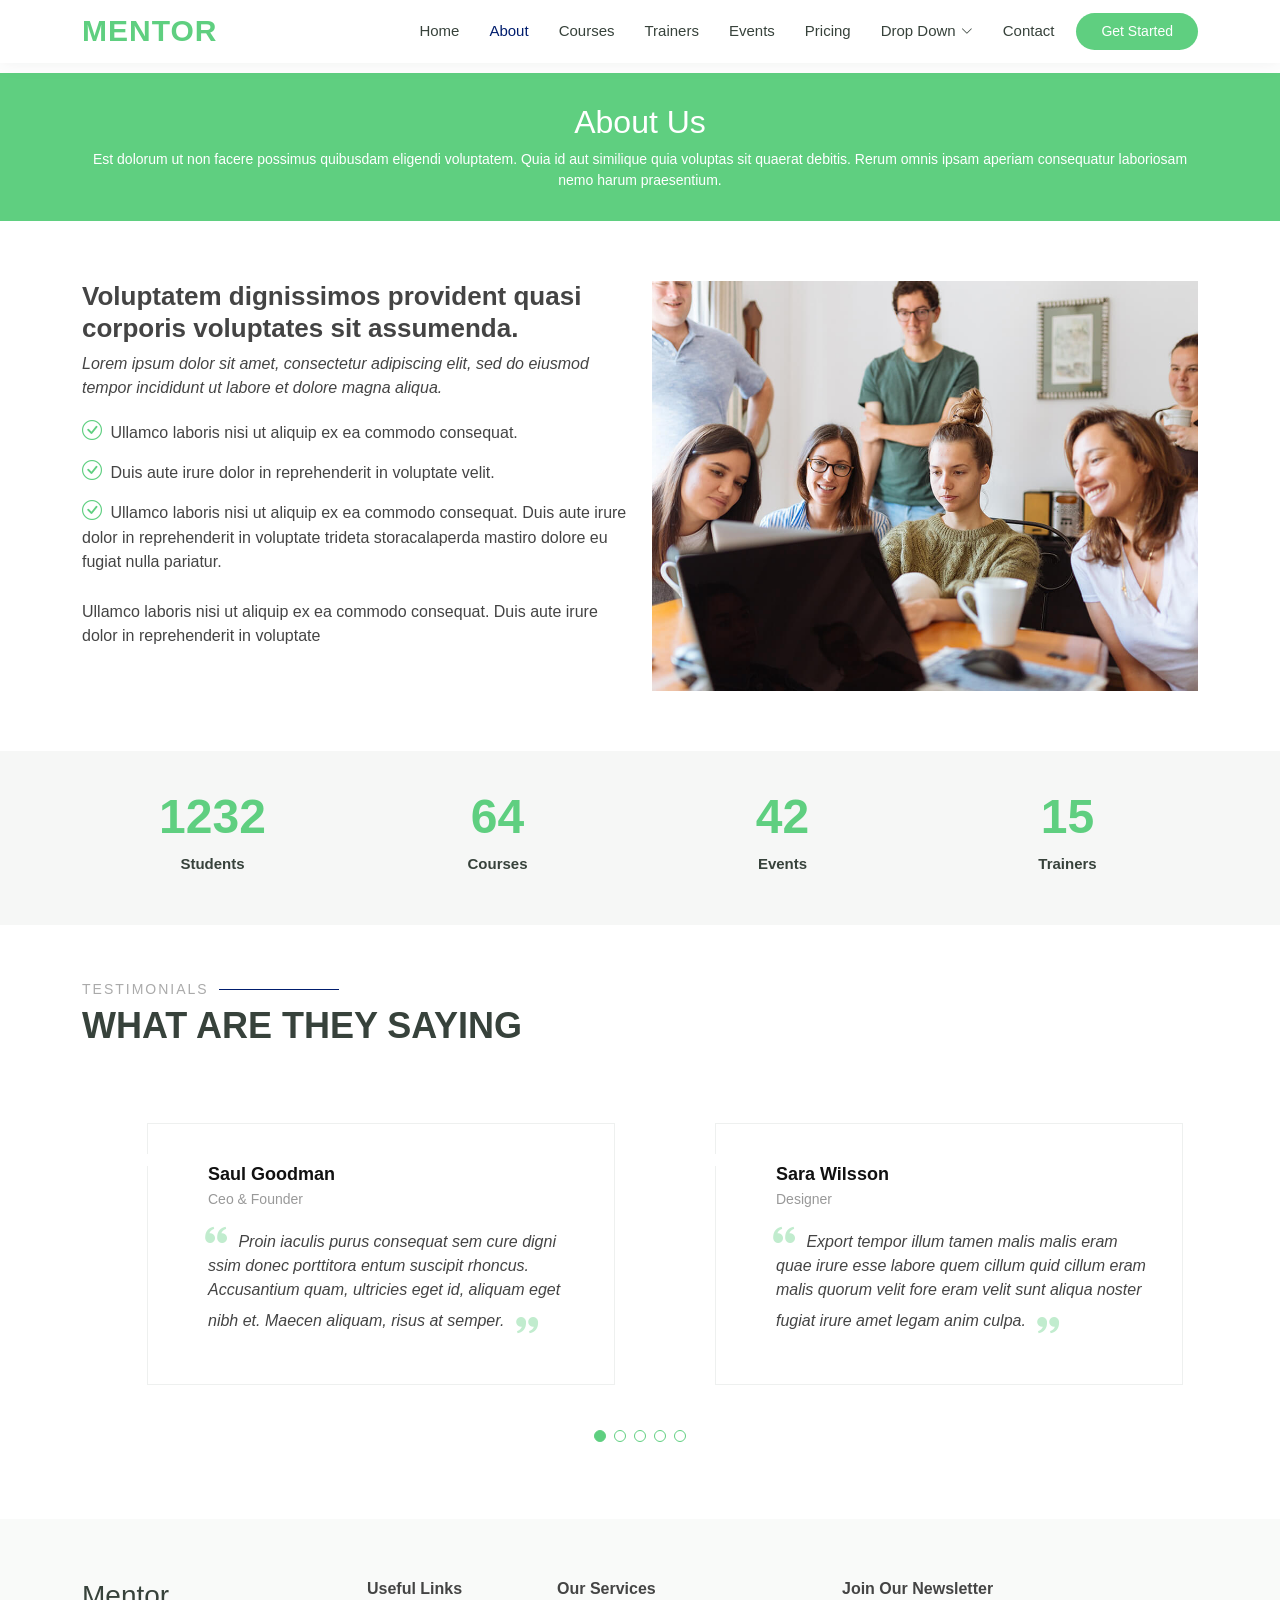
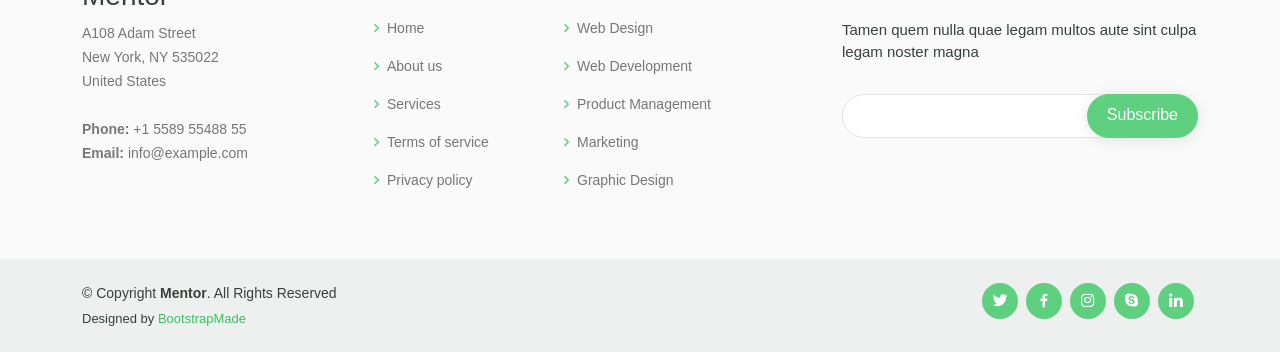
==== commit b1ce5737: "feature" ====
--- a/about.html
+++ b/about.html
@@ -447,8 +447,8 @@
 
     <div id="preloader">
       <img
-        src="assets/img/logo.png"
-        style="z-index: 999999999999999999999999999999; height: 70px"
+        src="assets/img/271548024_1246367085856266_7676864575837123468_n.png"
+        style="z-index: 999999999999999999999999999999; height: 150px"
       />
     </div>
     <a
